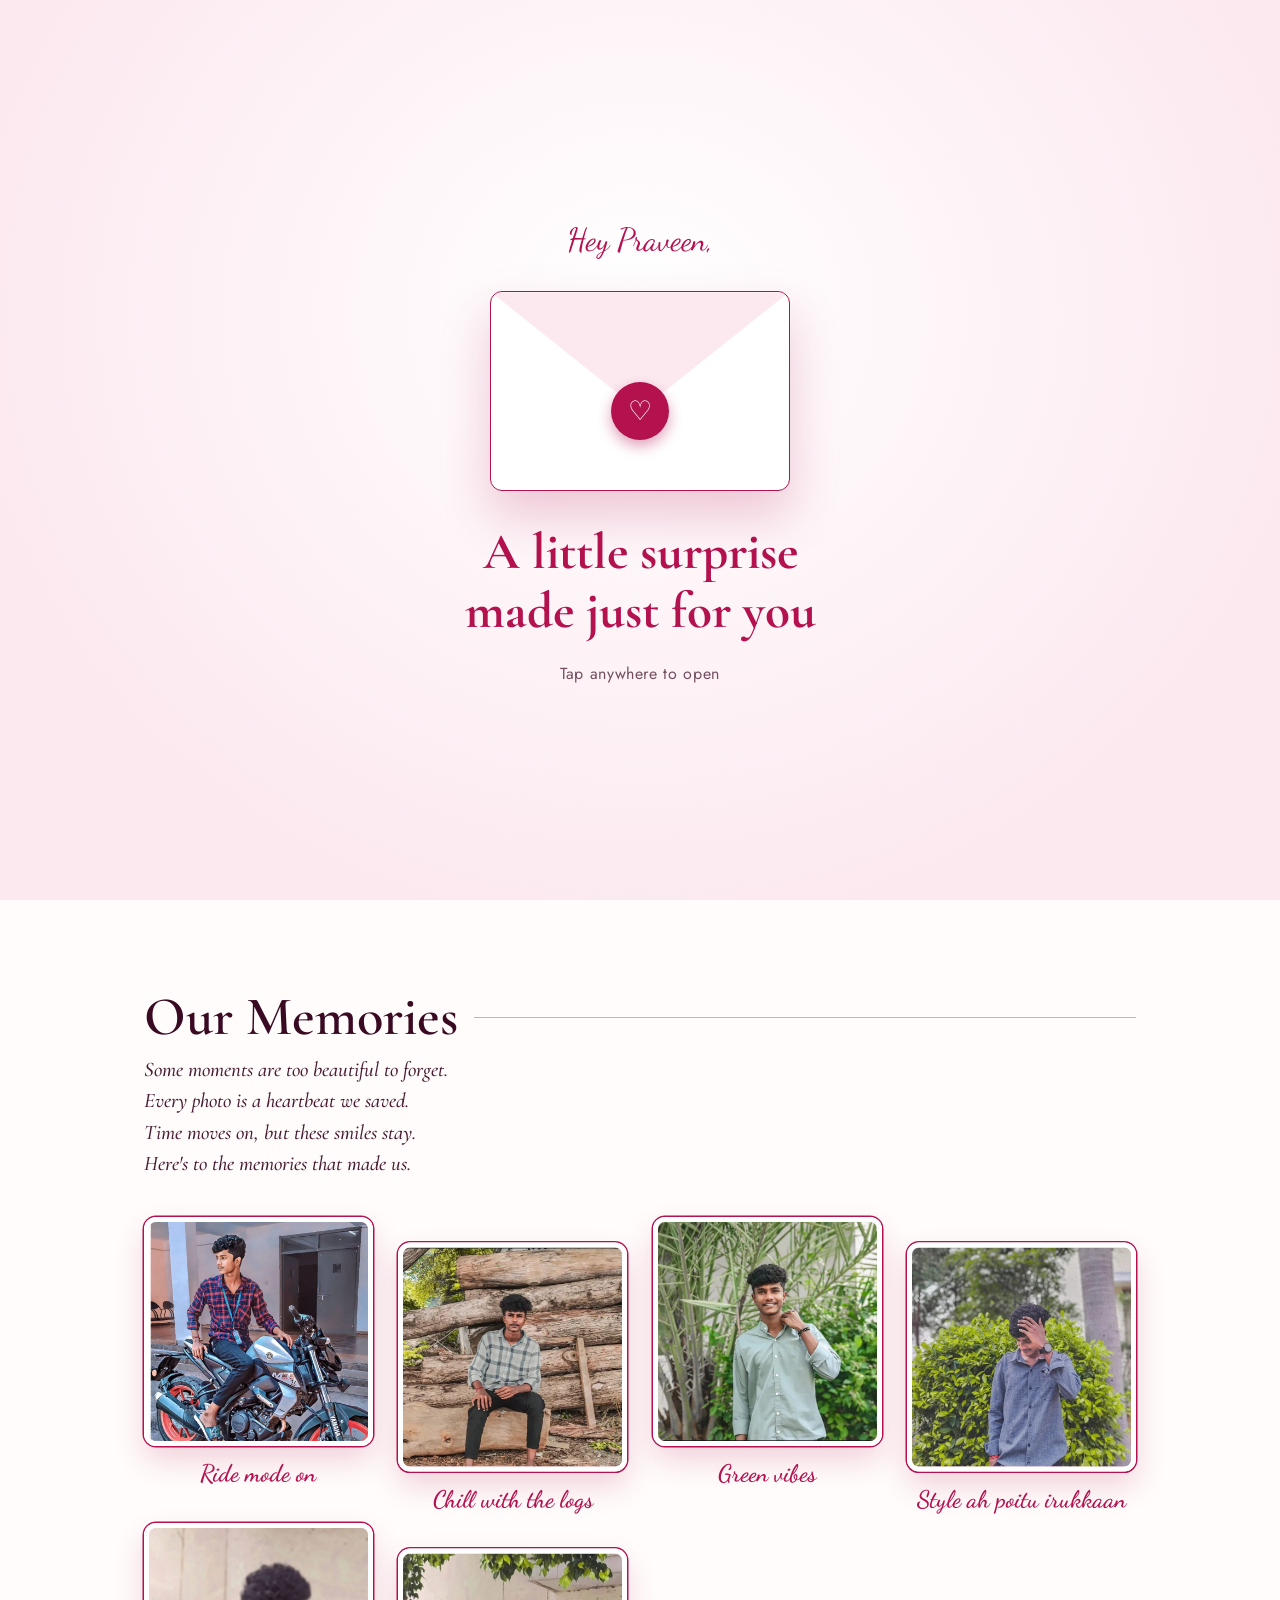
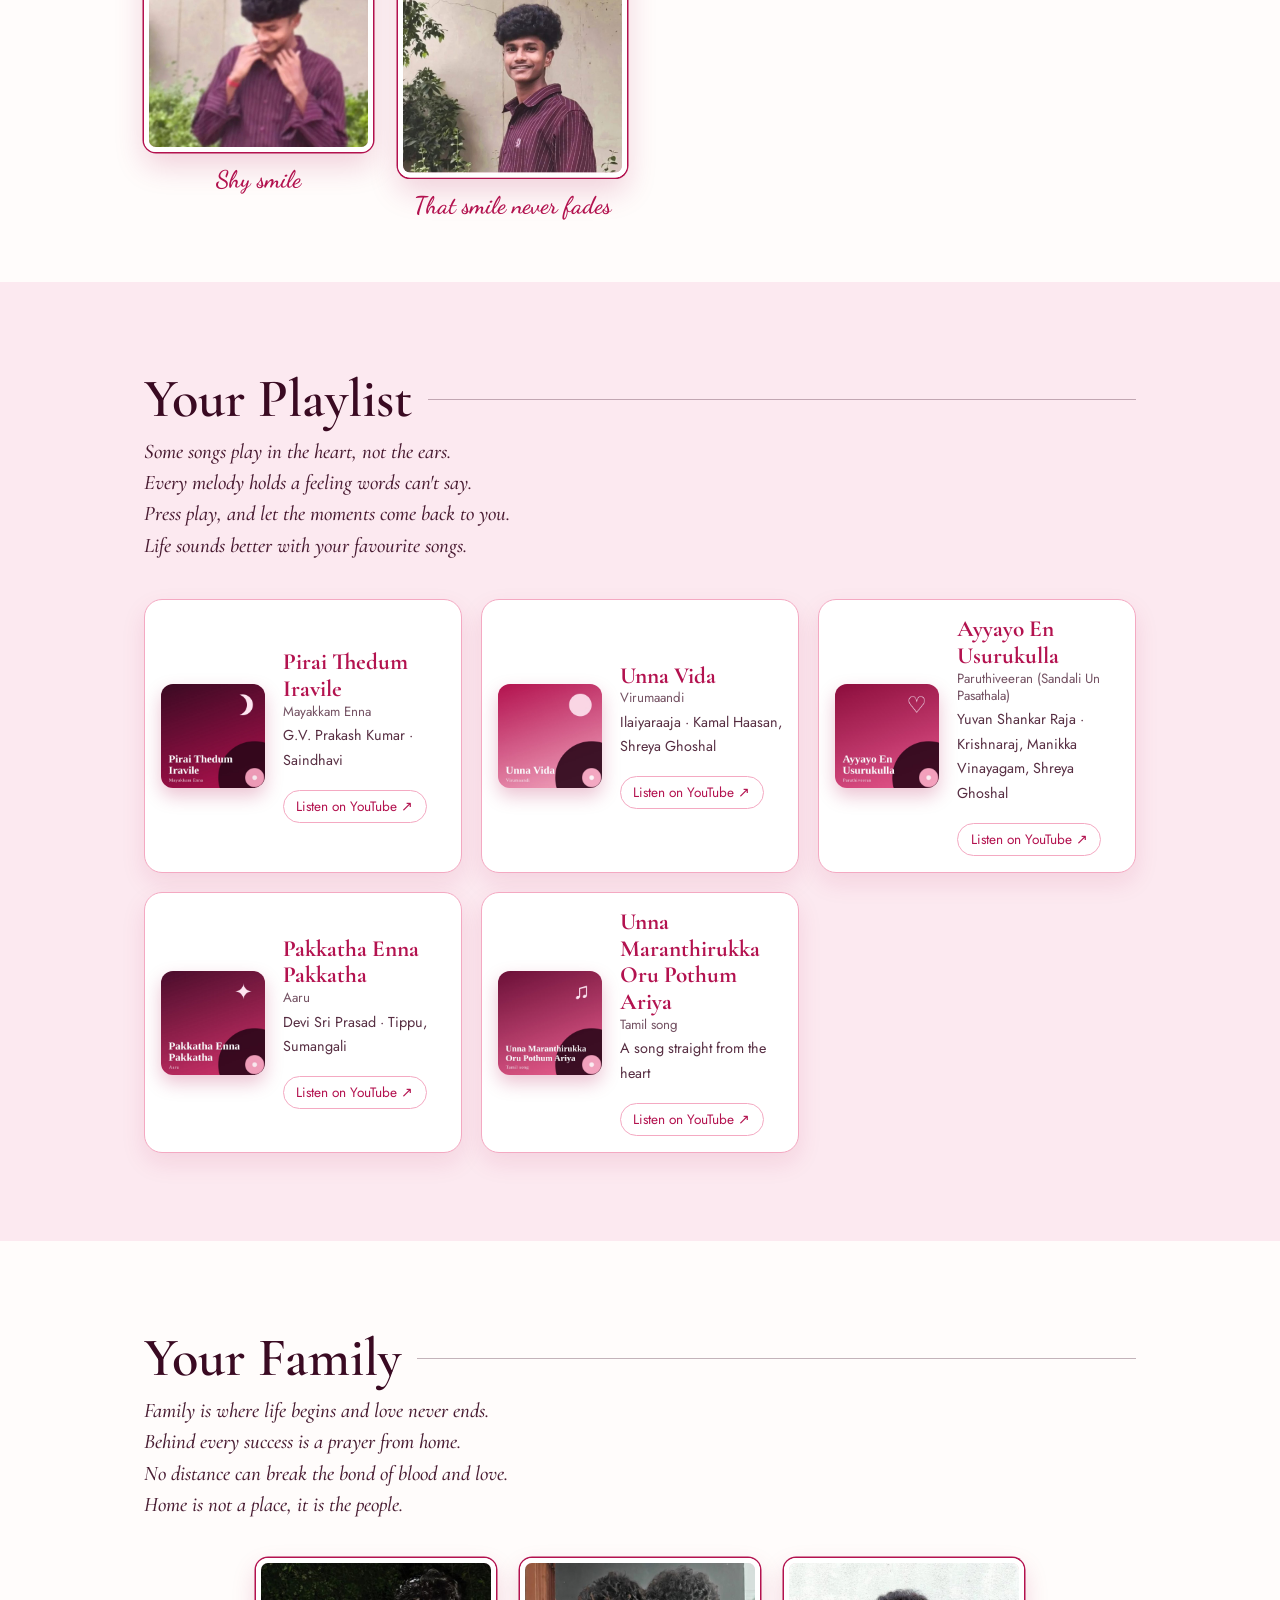
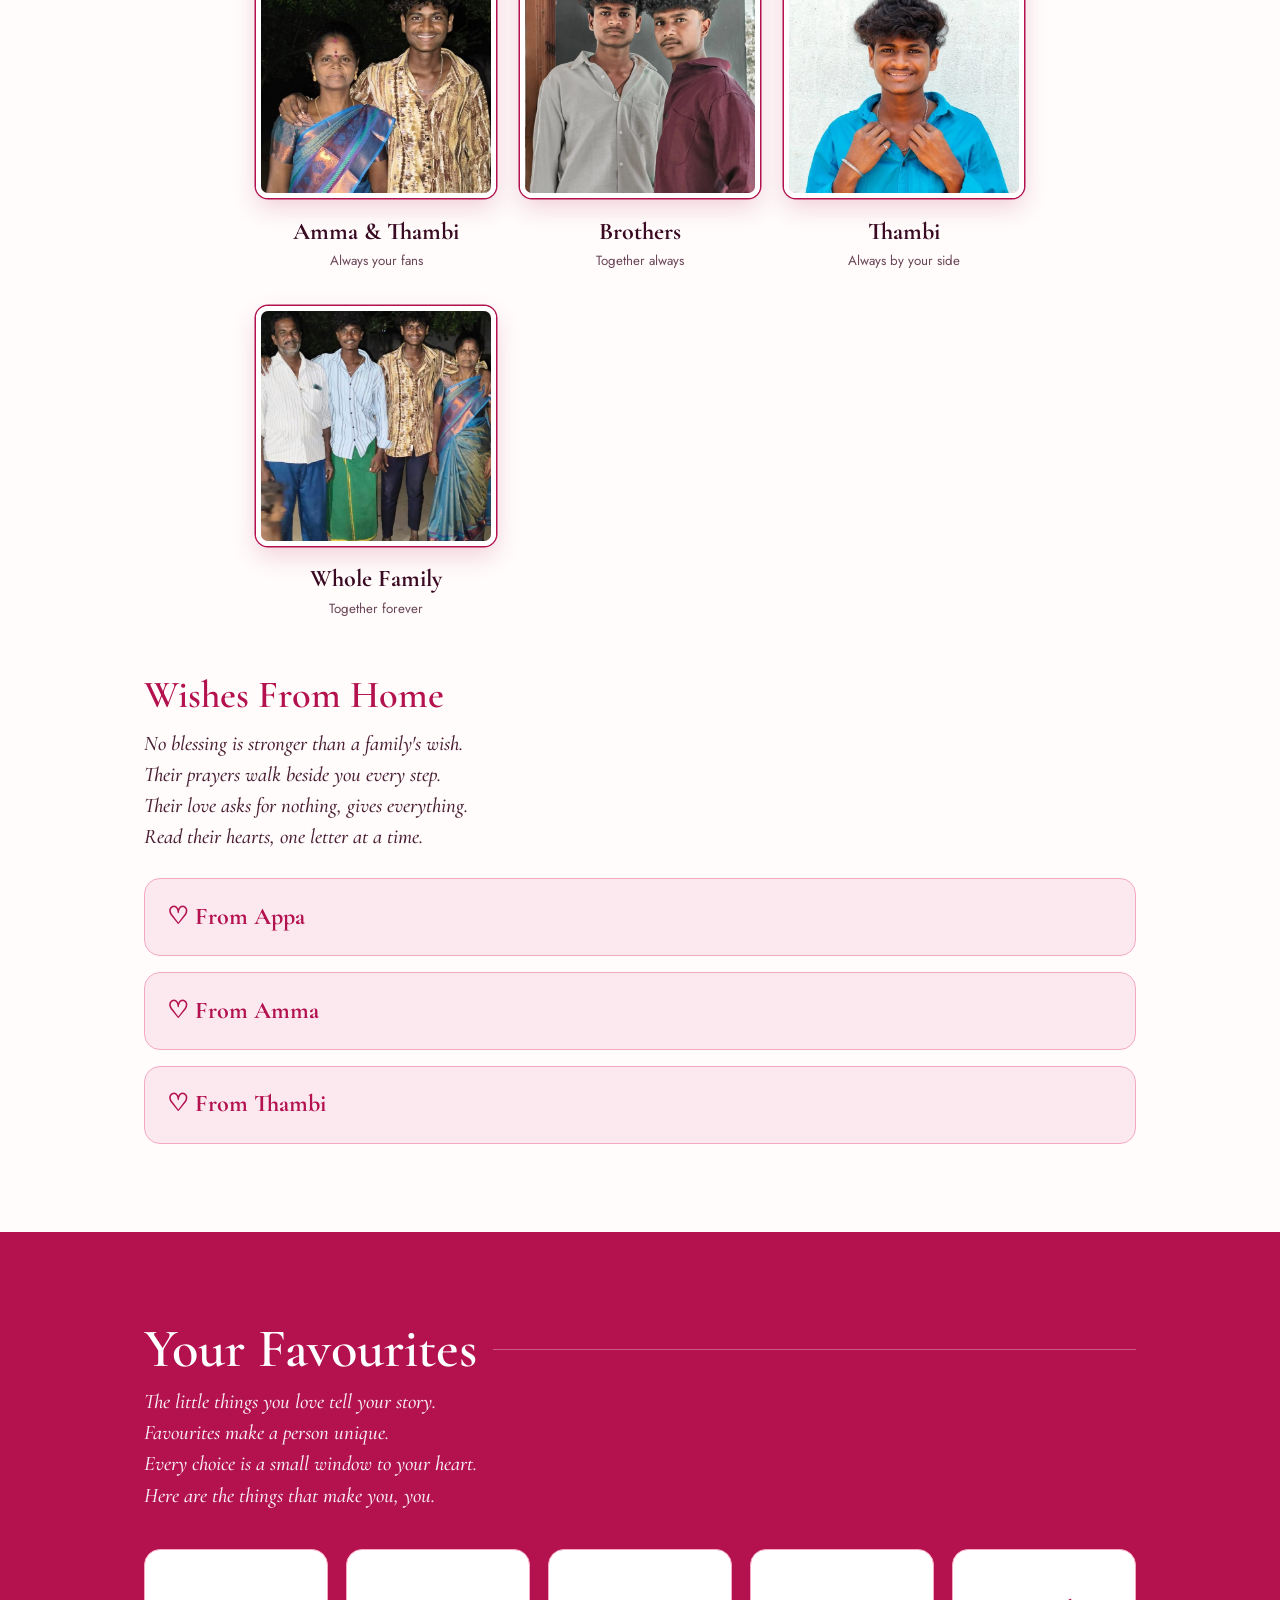
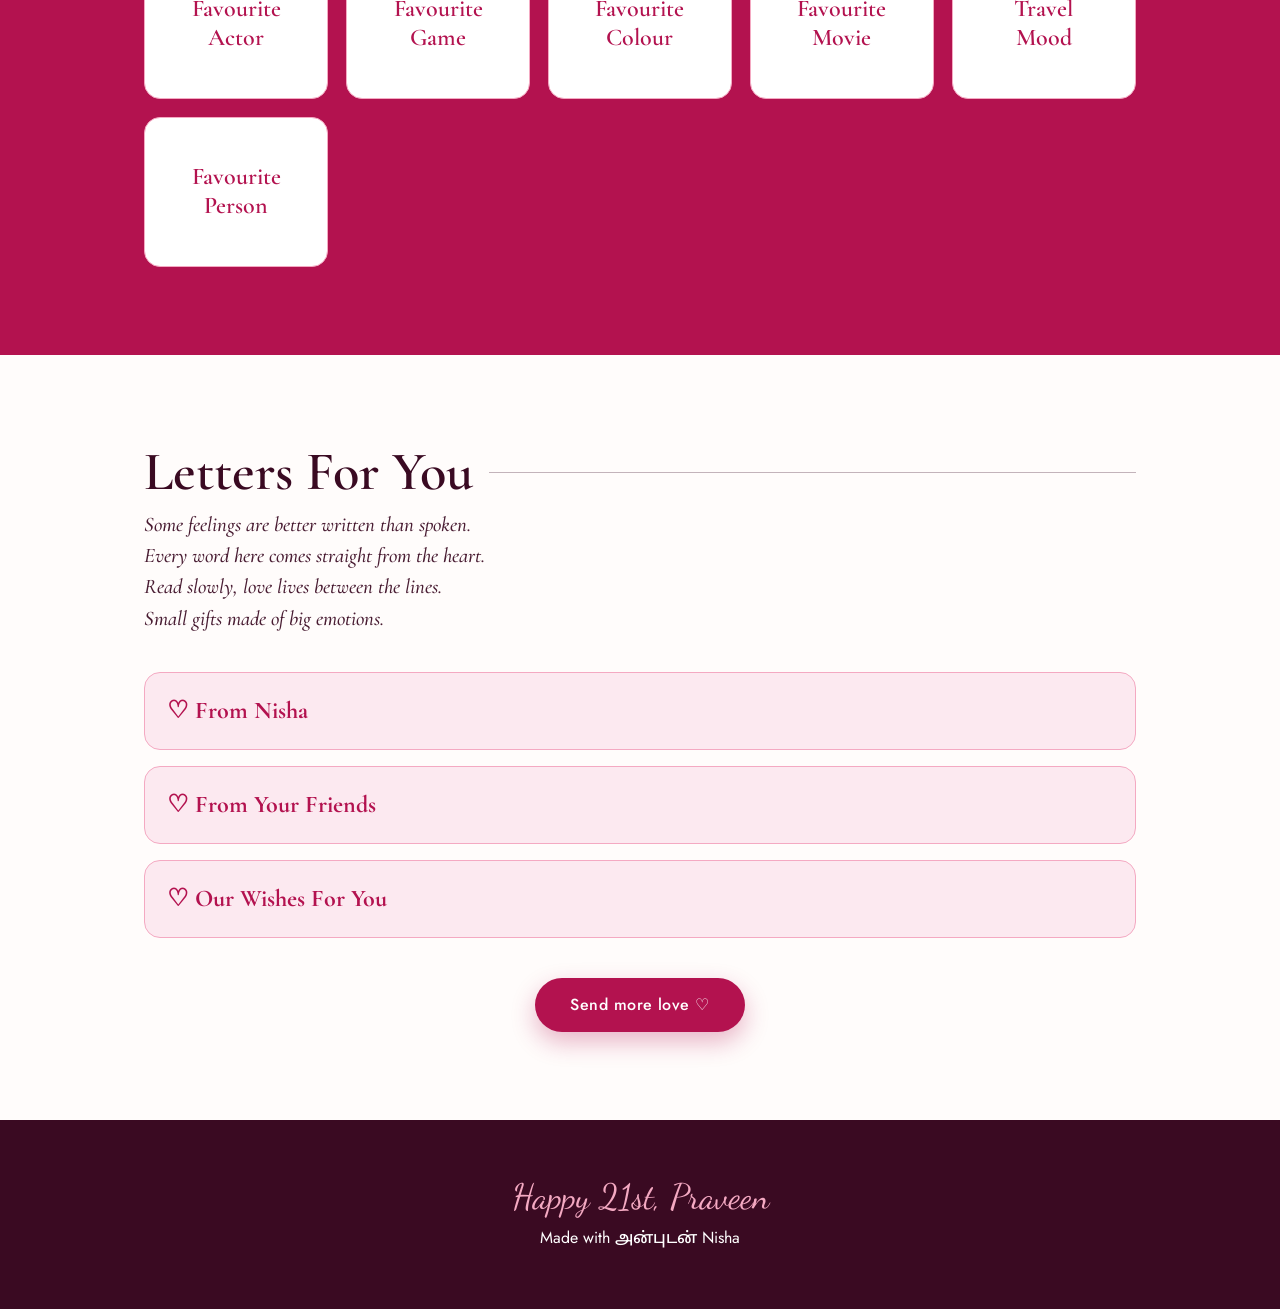
==== birthday/index.html @ df3e8f4b "Add files via upload" ====
<!DOCTYPE html>
<html lang="en">
<head>
<meta charset="UTF-8">
<meta name="viewport" content="width=device-width, initial-scale=1, viewport-fit=cover">
<title>Happy 21st Birthday</title>
<link href="https://fonts.googleapis.com/css2?family=Cormorant+Garamond:ital,wght@0,500;0,600;0,700;1,500&family=Jost:wght@400;500&family=Dancing+Script:wght@500;700&family=Noto+Sans+Tamil:wght@500&display=swap" rel="stylesheet">
<link rel="stylesheet" href="style.css">
</head>
<body class="locked">

<!-- INTRO PAGE -->
<div id="intro" role="button" tabindex="0" aria-label="Tap to open your surprise">
  <p class="script hey">Hey Praveen,</p>
  <div class="envl"><span class="seal">♡</span></div>
  <h1 class="it">A little surprise<br>made just for you</h1>
  <p class="tap">Tap anywhere to open</p>
</div>


<div class="side left" aria-hidden="true"><span>✦</span><span>♡</span><span>✦</span><span>♡</span><span>✦</span></div>
<div class="side right" aria-hidden="true"><span>♡</span><span>✦</span><span>♡</span><span>✦</span><span>♡</span></div>

<!-- HERO -->
<header class="hero">
  <p class="script top">Praveen's special day</p>
  <div class="hero-art">
    <div class="num" aria-hidden="true">21</div>
    <div class="arch"><img src="photos/hero.jpg" alt="Praveen"></div>
  </div>
  <h1>Happy Birthday, Praveen</h1>
  <p class="sub quote">Another year, another beautiful chapter.<br>May every page ahead be brighter.<br>A little corner made with love, just for you.<br>Happy 21st, Praveen.</p>
  <div class="when">
    <p class="date" id="bdayText">Birthday date</p>
    <div class="count" id="count" aria-live="off">
      <div><b id="cd">0</b><small>days</small></div>
      <div><b id="ch">0</b><small>hours</small></div>
      <div><b id="cm">0</b><small>mins</small></div>
      <div><b id="cs">0</b><small>secs</small></div>
    </div>
  </div>
  <button id="party" class="btn">Open your surprise ♡</button>
</header>

<!-- PHOTOS -->
<section class="world">
  <div class="wrap">
    <h2>Our Memories</h2>
    <p class="intro quote">Some moments are too beautiful to forget.<br>Every photo is a heartbeat we saved.<br>Time moves on, but these smiles stay.<br>Here's to the memories that made us.</p>
    <div class="wall">
      <figure class="frame"><div class="ph"><img src="photos/1.jpg" alt="Ride mode on"></div><figcaption>Ride mode on</figcaption></figure>
      <figure class="frame"><div class="ph"><img src="photos/2.jpg" alt="Chill with the logs"></div><figcaption>Chill with the logs</figcaption></figure>
      <figure class="frame"><div class="ph"><img src="photos/3.jpg" alt="Green vibes"></div><figcaption>Green vibes</figcaption></figure>
      <figure class="frame"><div class="ph"><img src="photos/4.jpg" alt="Style ah poitu irukkaan"></div><figcaption>Style ah poitu irukkaan</figcaption></figure>
      <figure class="frame"><div class="ph"><img src="photos/5.jpg" alt="Shy smile"></div><figcaption>Shy smile</figcaption></figure>
      <figure class="frame"><div class="ph"><img src="photos/6.jpg" alt="That smile never fades"></div><figcaption>That smile never fades</figcaption></figure>
    </div>
  </div>
</section>

<!-- MUSIC -->
<section class="world tint">
  <div class="wrap">
    <h2>Your Playlist</h2>
    <p class="intro quote">Some songs play in the heart, not the ears.<br>Every melody holds a feeling words can't say.<br>Press play, and let the moments come back to you.<br>Life sounds better with your favourite songs.</p>
    <div class="tracks">
      <article class="song" data-yt="">
        <div class="cover"><img src="music/cover1.jpg" alt="Pirai Thedum Iravile cover"></div>
        <div class="meta">
          <b>Pirai Thedum Iravile</b><small>Mayakkam Enna</small><p class="why">G.V. Prakash Kumar · Saindhavi</p>
          <div class="ctrl"><button class="play" aria-label="Play Pirai Thedum Iravile">&#9654;</button><div class="bar"><i></i></div><span class="time">0:00</span></div>
          <a class="listen" href="https://www.youtube.com/results?search_query=Pirai+Thedum+Iravile+Mayakkam+Enna+song" target="_blank" rel="noopener">Listen on YouTube &#8599;</a>
          <audio preload="metadata" src="music/song1.mp3"></audio>
        </div>
        <div class="yt"></div>
      </article>
      <article class="song" data-yt="">
        <div class="cover"><img src="music/cover2.jpg" alt="Unna Vida cover"></div>
        <div class="meta">
          <b>Unna Vida</b><small>Virumaandi</small><p class="why">Ilaiyaraaja · Kamal Haasan, Shreya Ghoshal</p>
          <div class="ctrl"><button class="play" aria-label="Play Unna Vida">&#9654;</button><div class="bar"><i></i></div><span class="time">0:00</span></div>
          <a class="listen" href="https://www.youtube.com/results?search_query=Unna+Vida+Virumaandi+song" target="_blank" rel="noopener">Listen on YouTube &#8599;</a>
          <audio preload="metadata" src="music/song2.mp3"></audio>
        </div>
        <div class="yt"></div>
      </article>
      <article class="song" data-yt="">
        <div class="cover"><img src="music/cover3.jpg" alt="Ayyayo En Usurukulla cover"></div>
        <div class="meta">
          <b>Ayyayo En Usurukulla</b><small>Paruthiveeran (Sandali Un Pasathala)</small><p class="why">Yuvan Shankar Raja · Krishnaraj, Manikka Vinayagam, Shreya Ghoshal</p>
          <div class="ctrl"><button class="play" aria-label="Play Ayyayo En Usurukulla">&#9654;</button><div class="bar"><i></i></div><span class="time">0:00</span></div>
          <a class="listen" href="https://www.youtube.com/results?search_query=Ayyayo+En+Usurukulla+Paruthiveeran+song" target="_blank" rel="noopener">Listen on YouTube &#8599;</a>
          <audio preload="metadata" src="music/song3.mp3"></audio>
        </div>
        <div class="yt"></div>
      </article>
      <article class="song" data-yt="">
        <div class="cover"><img src="music/cover4.jpg" alt="Pakkatha Enna Pakkatha cover"></div>
        <div class="meta">
          <b>Pakkatha Enna Pakkatha</b><small>Aaru</small><p class="why">Devi Sri Prasad · Tippu, Sumangali</p>
          <div class="ctrl"><button class="play" aria-label="Play Pakkatha Enna Pakkatha">&#9654;</button><div class="bar"><i></i></div><span class="time">0:00</span></div>
          <a class="listen" href="https://www.youtube.com/results?search_query=Pakkatha+Enna+Pakkatha+Aaru+song" target="_blank" rel="noopener">Listen on YouTube &#8599;</a>
          <audio preload="metadata" src="music/song4.mp3"></audio>
        </div>
        <div class="yt"></div>
      </article>
      <article class="song" data-yt="">
        <div class="cover"><img src="music/cover5.jpg" alt="Unna Maranthirukka Oru Pothum Ariya cover"></div>
        <div class="meta">
          <b>Unna Maranthirukka Oru Pothum Ariya</b><small>Tamil song</small><p class="why">A song straight from the heart</p>
          <div class="ctrl"><button class="play" aria-label="Play Unna Maranthirukka Oru Pothum Ariya">&#9654;</button><div class="bar"><i></i></div><span class="time">0:00</span></div>
          <a class="listen" href="https://www.youtube.com/results?search_query=unna+maranthirukka+oru+pothum+ariya+song" target="_blank" rel="noopener">Listen on YouTube &#8599;</a>
          <audio preload="metadata" src="music/song5.mp3"></audio>
        </div>
        <div class="yt"></div>
      </article>
    </div>
  </div>
</section>

<!-- FAMILY -->
<section class="world">
  <div class="wrap">
    <h2>Your Family</h2>
    <p class="intro quote">Family is where life begins and love never ends.<br>Behind every success is a prayer from home.<br>No distance can break the bond of blood and love.<br>Home is not a place, it is the people.</p>
    <div class="family">
      <figure class="member"><div class="ph round"><img src="family/3.jpg" alt="Amma and Thambi"></div><b>Amma &amp; Thambi</b><small>Always your fans</small></figure>
      <figure class="member"><div class="ph round"><img src="family/4.jpg" alt="Brothers"></div><b>Brothers</b><small>Together always</small></figure>
      <figure class="member"><div class="ph round"><img src="family/2.jpg" alt="Thambi"></div><b>Thambi</b><small>Always by your side</small></figure>
      <figure class="member"><div class="ph round"><img src="family/1.jpg" alt="Whole family"></div><b>Whole Family</b><small>Together forever</small></figure>
    </div>
    <h3 class="home-h">Wishes From Home</h3>
    <p class="intro quote home-q">No blessing is stronger than a family's wish.<br>Their prayers walk beside you every step.<br>Their love asks for nothing, gives everything.<br>Read their hearts, one letter at a time.</p>
    <div class="letters">
      <details class="env"><summary>♡ From Appa</summary>
        <div class="paper">
          <p>Dear Praveen kanna,</p>
          <p>Happy Birthday da! 🎂 21 vayasu aagiduchu, nee valarndhadhai paarthu naanga romba perumai padurom.</p>
          <p>Un udambu nalama paathukko, nalla padi, nalla manushana irukkanum. Un ella muyarchikkum appa epovum un kooda irukken.</p>
          <p class="sign">&ndash; Appa</p>
        </div></details>
      <details class="env"><summary>♡ From Amma</summary>
        <div class="paper">
          <p>Dear kanna,</p>
          <p>Happy Birthday chellam! 🎂 Neram thavaama saapdu, udambu kavanichuko. Nee ennoda perumai.</p>
          <p>Kadavul un kooda irukkanum, un ella aasaiyum niraiveranum. Un amma epovum un pakkam thaan.</p>
          <p class="sign">&ndash; Amma</p>
        </div></details>
      <details class="env"><summary>♡ From Thambi</summary>
        <div class="paper">
          <p>Dear Anna,</p>
          <p>Happy Birthday anna! 🥳 Nee thaan en hero. Enakku ennaiku vendumnaalum nee thaan support.</p>
          <p>Treat venum anna, marakkaama! 😜 Love you anna ❤️</p>
          <p class="sign">&ndash; Thambi</p>
        </div></details>
    </div>
  </div>
</section>

<!-- FAVOURITES -->
<section class="world hot">
  <div class="wrap">
    <h2>Your Favourites</h2>
    <p class="intro quote">The little things you love tell your story.<br>Favourites make a person unique.<br>Every choice is a small window to your heart.<br>Here are the things that make you, you.</p>
    <div class="ach">
      <div class="flip"><div class="in"><div class="front">Favourite<br>Actor</div><div class="back">Vijay</div></div></div>
      <div class="flip"><div class="in"><div class="front">Favourite<br>Game</div><div class="back">Cricket</div></div></div>
      <div class="flip"><div class="in"><div class="front">Favourite<br>Colour</div><div class="back">Pink</div></div></div>
      <div class="flip"><div class="in"><div class="front">Favourite<br>Movie</div><div class="back">Vada Chennai</div></div></div>
      <div class="flip"><div class="in"><div class="front">Travel<br>Mood</div><div class="back">Night travel</div></div></div>
      <div class="flip"><div class="in"><div class="front">Favourite<br>Person</div><div class="back pic"><img src="photos/fav.jpg" alt="Favourite person"></div></div></div>
    </div>
  </div>
</section>

<!-- LETTERS -->
<section class="world">
  <div class="wrap">
    <h2>Letters For You</h2>
    <p class="intro quote">Some feelings are better written than spoken.<br>Every word here comes straight from the heart.<br>Read slowly, love lives between the lines.<br>Small gifts made of big emotions.</p>
    <div class="letters">
      <details class="env"><summary>♡ From Nisha</summary>
        <div class="paper">
          <p>Happy Birthday to Praveen 🎂🥳</p>
          <p>May your birthday be filled with happiness, love, and laughter. ❤️</p>
          <p>I wish you lots of success and good health in the coming years. 💐</p>
          <p>May all your dreams and wishes come true. 🌟</p>
          <p>Keep smiling, stay happy, and always be the amazing person you are! ☺️</p>
          <p class="tamil">நீ எப்போதும் சந்தோஷமாக இருக்கணும்… ❤️<br>
          எப்போதும் சிரித்துக்கொண்டே இருக்கணும்… 😊<br>
          உன்னுடைய அந்த அழகான சிரிப்பை எப்போதும் இழக்கக் கூடாது. 🥰</p>
          <p class="tamil">உன் வாழ்க்கையில் வரும் ஒவ்வொரு நாளும் அழகானதாக இருக்கணும். ✨<br>
          நீ ஆசைப்படும் எல்லா விஷயங்களும் உனக்கு கிடைக்கணும். 🌸<br>
          உன் கனவுகள் எல்லாம் ஒவ்வொன்றாக நனவாகணும். 💫<br>
          எந்த சூழ்நிலையிலும் உன் தன்னம்பிக்கையை மட்டும் இழக்காதே. ❤️</p>
          <p class="tamil">உன்னை சுற்றி எப்போதும் நல்ல மனிதர்களும், நல்ல நினைவுகளும் இருக்கணும். 🫶<br>
          உன் முகத்தில் இருக்கும் இந்த சிரிப்பு எப்போதும் இப்படியே இருக்கணும். 😊<br>
          வாழ்க்கையில் எவ்வளவு கஷ்டங்கள் வந்தாலும், அதை கடந்து இன்னும் அழகாக வளரணும். 🌷<br>
          இன்று மட்டுமல்ல, உன் வாழ்க்கையின் ஒவ்வொரு நாளும் சந்தோஷமாக இருக்கணும். 💕</p>
          <p>Once again, Happy Birthday! 🎂🥳❤️</p>
          <p class="sign">&ndash; Nisha</p>
        </div></details>
      <details class="env"><summary>♡ From Your Friends</summary>
        <div class="paper">
          <p>Dear Praveen,</p>
          <p>Happy Birthday da machan! 🥳 Un gang ellarum sernthu solrom: nee irukkura idathula bore adikkave adikkadhu.</p>
          <p>Indha year Vijay padam first day first show paakkanum, night travel poganum, cricket la mass ah aadanum. Ellathulayum nee thaan hero!</p>
          <p>Treat ah mattum marakkaadha da 😜</p>
          <p class="sign">&ndash; Your Gang</p>
        </div></details>
      <details class="env"><summary>♡ Our Wishes For You</summary>
        <div class="paper">
          <p>✦ Un ella kanavum nijam aaganum.</p>
          <p>✦ Epovum happy ah, healthy ah irukkanum.</p>
          <p>✦ Neraya places poganum, neraya memories serkkanum.</p>
          <p>✦ Cricket la oru century adikkanum 😄</p>
          <p>✦ Un family ku perumai sera nee valarnthu varanum.</p>
          <p class="sign">Happy 21st, Praveen! 🎂</p>
        </div></details>
    </div>
    <button id="party2" class="btn">Send more love ♡</button>
  </div>
</section>

<footer>
  <p class="script">Happy 21st, Praveen</p>
  <p>Made with <span class="ta">அன்புடன்</span> Nisha</p>
</footer>

<canvas id="confetti"></canvas>
<script src="script.js"></script>
</body>
</html>
---- birthday/style.css ----
:root{--rose:#B3124F;--wine:#3A0A22;--blush:#FCE9F0;--petal:#F4A9C2;--ivory:#FFFCFB}
*{box-sizing:border-box;margin:0;padding:0}
body{font-family:'Jost',sans-serif;background:var(--ivory);color:var(--wine);line-height:1.7;overflow-x:hidden;-webkit-tap-highlight-color:transparent}
h1,h2,.front,.member b,.env summary,.num{font-family:'Cormorant Garamond',serif}
.script{font-family:'Dancing Script',cursive}

/* side sparkle lines */
.side{position:fixed;top:0;bottom:0;width:34px;display:flex;flex-direction:column;justify-content:space-around;align-items:center;color:var(--rose);font-size:1.1rem;pointer-events:none;z-index:5}
.side::before{content:"";position:absolute;top:0;bottom:0;width:1px;background:linear-gradient(transparent,var(--petal) 15%,var(--petal) 85%,transparent)}
.side span{padding:.4rem 0;text-shadow:0 0 6px #fff,0 0 6px #fff;position:relative;animation:twinkle 3s ease-in-out infinite}
.side span:nth-child(2n){animation-delay:-1.2s}.side span:nth-child(3n){animation-delay:-2.1s}
.side.left{left:6px}.side.right{right:6px}
@keyframes twinkle{50%{opacity:.35;transform:scale(.8)}}

/* hero */
.hero{min-height:100svh;display:flex;flex-direction:column;align-items:center;justify-content:center;text-align:center;padding:3rem 3rem;background:radial-gradient(ellipse at 50% 30%,var(--blush),var(--ivory) 70%)}
.script.top{font-size:1.7rem;color:var(--rose);margin-bottom:1.2rem}
.hero-art{--w:min(280px,62vw);position:relative;width:var(--w);margin:0 auto 2.2rem}
.num{position:absolute;right:-14px;bottom:-14px;z-index:2;width:76px;height:76px;border-radius:50%;background:var(--rose);color:#fff;border:4px solid #fff;display:grid;place-items:center;font-size:2.3rem;font-weight:700;line-height:1;box-shadow:0 8px 18px rgba(179,18,79,.35)}
.arch{position:relative;aspect-ratio:1/1;border-radius:14px;overflow:hidden;border:6px solid #fff;box-shadow:0 0 0 2px var(--rose),0 24px 50px rgba(179,18,79,.25);background:linear-gradient(160deg,#FBD3E1,#F4A9C2)}
.arch img{width:100%;height:100%;object-fit:cover;color:transparent;display:block}
h1{font-size:clamp(2.2rem,7vw,4rem);font-weight:700;line-height:1.1;max-width:16ch;color:var(--rose)}
.sub{max-width:30rem;margin:1rem 0 1.8rem;font-size:1.05rem}
.btn{background:var(--rose);color:#fff;border:0;border-radius:99px;padding:.95rem 2.2rem;min-height:48px;font:500 1rem 'Jost',sans-serif;letter-spacing:.03em;cursor:pointer;box-shadow:0 10px 24px rgba(179,18,79,.3);transition:transform .15s}
.btn:hover{transform:translateY(-2px)}
.btn:focus-visible,.env summary:focus-visible{outline:3px solid var(--petal);outline-offset:3px}

/* sections */
.world{padding:5.5rem 3rem}
.wrap{max-width:62rem;margin:auto}
.tint{background:var(--blush)}
.hot{background:var(--rose);color:#fff}
h2{font-size:clamp(2.2rem,6vw,3.4rem);font-weight:600;line-height:1.1;margin-bottom:.4rem;display:flex;align-items:center;gap:1rem}
h2::after{content:"";flex:1;height:1px;background:currentColor;opacity:.3}
.intro{margin-bottom:2.4rem;opacity:.8}

/* photos */
.ph{position:relative;aspect-ratio:1/1;background:linear-gradient(160deg,#FBD3E1,#F4A9C2);overflow:hidden}
.ph img{position:absolute;inset:0;width:100%;height:100%;object-fit:cover;color:transparent}
.wall{display:grid;grid-template-columns:repeat(auto-fit,minmax(220px,1fr));gap:2.2rem 1.6rem}
.frame .ph{border-radius:12px;border:5px solid #fff;box-shadow:0 0 0 1.5px var(--rose),0 14px 30px rgba(179,18,79,.18)}
.frame:nth-child(even){transform:translateY(1.6rem)}
.frame figcaption{font:600 1.5rem 'Dancing Script',cursive;color:var(--rose);margin-top:.8rem;text-align:center}

/* music */
.tracks{display:grid;grid-template-columns:repeat(auto-fit,minmax(300px,1fr));gap:1.2rem}
.song{display:flex;align-items:center;gap:1.1rem;background:#fff;padding:1rem;border-radius:18px;border:1px solid var(--petal);box-shadow:0 10px 24px rgba(179,18,79,.1)}
.cover{position:relative;flex:none;width:104px;aspect-ratio:1;border-radius:12px;overflow:hidden;background:linear-gradient(160deg,#FBD3E1,var(--petal));display:grid;place-items:center;box-shadow:0 8px 18px rgba(179,18,79,.25)}
.cover::after{content:"\266A";position:absolute;font-size:2.4rem;color:#fff}
.cover img{position:absolute;inset:0;z-index:1;width:100%;height:100%;object-fit:cover}
.song.playing .cover{animation:pulse 1.6s ease-in-out infinite}
@keyframes pulse{50%{transform:scale(1.05)}}
.meta{flex:1;min-width:0}
.meta b{display:block;font:700 1.45rem/1.15 'Cormorant Garamond',serif;color:var(--rose)}
.meta small{display:block;opacity:.7}
.why{font-size:.9rem;margin:.2rem 0 .6rem;opacity:.85}
.ctrl{display:flex;align-items:center;gap:.7rem}
.play{flex:none;width:44px;height:44px;border-radius:50%;border:0;background:var(--rose);color:#fff;font-size:1rem;cursor:pointer;box-shadow:0 6px 14px rgba(179,18,79,.35)}
.play:focus-visible{outline:3px solid var(--petal);outline-offset:3px}
.bar{flex:1;height:6px;border-radius:9px;background:var(--blush);overflow:hidden;cursor:pointer}
.bar i{display:block;height:100%;width:0;background:var(--rose)}
.time{font-size:.8rem;opacity:.7;min-width:2.4em;text-align:right}

/* family */
.family{display:grid;grid-template-columns:repeat(auto-fit,minmax(150px,1fr));gap:2rem 1.5rem}
.member{text-align:center}
.ph.round{aspect-ratio:1;border-radius:12px;border:5px solid #fff;box-shadow:0 0 0 1.5px var(--rose),0 10px 24px rgba(179,18,79,.18);margin-bottom:1.2rem}
.member b{display:block;font-size:1.5rem;font-weight:700;line-height:1.2}.member small{opacity:.75}

/* favourites */
.ach{display:grid;grid-template-columns:repeat(auto-fit,minmax(160px,1fr));gap:1.1rem}
.flip{perspective:800px;height:150px;cursor:pointer}
.in{position:relative;width:100%;height:100%;transition:transform .6s;transform-style:preserve-3d}
.flip:hover .in,.flip.on .in{transform:rotateY(180deg)}
.front,.back{position:absolute;inset:0;backface-visibility:hidden;display:grid;place-items:center;text-align:center;padding:1rem;border-radius:16px;font-size:1.5rem;font-weight:600;line-height:1.2}
.front{background:#fff;color:var(--rose);border:1px solid var(--petal)}
.back{background:var(--wine);color:#fff;transform:rotateY(180deg);font-family:'Jost',sans-serif;font-size:1.05rem;font-weight:400}

/* letters */
.letters{display:grid;gap:1rem;margin-bottom:2.5rem}
.env{background:var(--blush);border:1px solid var(--petal);border-radius:16px}
.env summary{padding:1.1rem 1.4rem;font-size:1.5rem;font-weight:700;color:var(--rose);cursor:pointer;list-style:none}
.env summary::-webkit-details-marker{display:none}
.paper{background:#fff;margin:0 1rem 1rem;padding:1.6rem;border-radius:10px;font-family:'Dancing Script',cursive;font-size:1.6rem;line-height:1.5;border-left:4px solid var(--rose)}
.paper p{margin-bottom:.8rem}.sign{text-align:right;font-weight:700;color:var(--rose)}
#party2{display:block;margin:auto}

footer{background:var(--wine);color:#fff;text-align:center;padding:3.5rem 1rem}
footer .script{font-size:2.2rem;color:var(--petal);line-height:1.2;margin-bottom:.4rem}
#confetti{position:fixed;inset:0;pointer-events:none;z-index:200}

@media (max-width:600px){
  .side{width:20px;font-size:.8rem}.side.left{left:2px}.side.right{right:2px}
  .hero,.world{padding-inline:1.8rem}
  .world{padding-block:3.5rem}
  .script.top{font-size:1.4rem}
  .wall{grid-template-columns:repeat(2,1fr);gap:1.8rem 1rem}
  .frame figcaption{font-size:1.2rem}
  .family{grid-template-columns:repeat(2,1fr)}
  .ach{grid-template-columns:repeat(2,1fr);gap:.8rem}
  .flip{height:120px}.front{font-size:1.2rem}.back{font-size:.95rem}
  .song{padding:.8rem;gap:.8rem}.cover{width:84px}.meta b{font-size:1.25rem}
  
  .paper{font-size:1.4rem;padding:1.2rem;margin:0 .6rem .8rem}
  .btn{width:100%;max-width:320px}
}
@media (prefers-reduced-motion:reduce){*{animation:none!important;transition:none!important}}

/* intro page */
body.locked{overflow:hidden;height:100svh}
#intro{position:fixed;inset:0;z-index:100;display:flex;flex-direction:column;align-items:center;justify-content:center;text-align:center;padding:2rem;cursor:pointer;background:radial-gradient(ellipse at 50% 35%,#fff,var(--blush) 75%);transition:transform .9s cubic-bezier(.7,0,.2,1),opacity .9s}
#intro.open{transform:translateY(-100%);opacity:.6}
.hey{font-size:2rem;color:var(--rose);margin-bottom:1.5rem}
.envl{position:relative;width:min(300px,72vw);aspect-ratio:1.5;background:#fff;border-radius:12px;border:1.5px solid var(--rose);box-shadow:0 24px 50px rgba(179,18,79,.22);margin-bottom:2rem}
.envl::before{content:"";position:absolute;inset:0;background:var(--blush);clip-path:polygon(0 0,100% 0,50% 60%);border-radius:12px 12px 0 0}
.seal{position:absolute;left:50%;top:60%;transform:translate(-50%,-50%);width:58px;height:58px;border-radius:50%;background:var(--rose);color:#fff;display:grid;place-items:center;font-size:1.7rem;box-shadow:0 6px 14px rgba(179,18,79,.4);animation:beat 1.4s ease-in-out infinite}
@keyframes beat{50%{transform:translate(-50%,-50%) scale(1.15)}}
.it{font-size:clamp(2rem,7vw,3.2rem);font-weight:700;line-height:1.15;color:var(--rose);max-width:none}
.tap{margin-top:1.2rem;opacity:.7;letter-spacing:.04em;animation:twinkle 2.4s ease-in-out infinite}
#intro:focus-visible{outline:4px solid var(--petal);outline-offset:-8px}

/* date + countdown */
.when{margin:0 0 1.8rem;display:flex;flex-direction:column;align-items:center;gap:.8rem}
.date{font:600 1.5rem 'Dancing Script',cursive;color:var(--rose)}
.count{display:flex;gap:.7rem}
.count div{width:72px;padding:.6rem 0;background:#fff;border:1px solid var(--petal);border-radius:14px;box-shadow:0 8px 18px rgba(179,18,79,.12)}
.count b{display:block;font:700 1.8rem/1 'Cormorant Garamond',serif;color:var(--rose)}
.count small{font-size:.75rem;opacity:.7}
.count.done{display:none}
@media (max-width:600px){.count{gap:.45rem}.count div{width:62px}.date{font-size:1.25rem}}

/* friends gallery */
.squad{display:grid;grid-template-columns:repeat(auto-fit,minmax(170px,1fr));gap:1.6rem 1.2rem}
.pal{text-align:center}
.pal .ph{border-radius:12px;border:4px solid #fff;box-shadow:0 0 0 1.5px var(--rose),0 10px 22px rgba(179,18,79,.18);margin-bottom:.8rem}
.pal b{display:block;font:700 1.35rem/1.2 'Cormorant Garamond',serif;color:var(--rose)}
.pal small{display:block;font-size:.85rem;opacity:.8;line-height:1.4}
@media (max-width:600px){.squad{grid-template-columns:repeat(2,1fr);gap:1.4rem .9rem}}

/* music: optional mp3 + youtube link */
.ctrl{display:none}
.song.ready .ctrl{display:flex}
.listen{display:inline-block;margin-top:.5rem;font-size:.85rem;color:var(--rose);text-decoration:none;border:1px solid var(--petal);border-radius:99px;padding:.25rem .8rem}
.song.ready .listen{margin-top:.4rem}
.listen:hover,.listen:focus-visible{background:var(--blush)}
.meta small{line-height:1.3}

/* in-page YouTube player */
.song{flex-wrap:wrap}
.yt{display:none;width:100%;aspect-ratio:16/9;border-radius:12px;overflow:hidden;margin-top:.4rem;background:var(--wine)}
.song.open .yt{display:block}
.yt iframe{width:100%;height:100%;border:0}
.yt-mode .bar,.yt-mode .time,.yt-mode .listen{display:none}
.cover,.meta b{cursor:pointer}

/* favourites photo */
.fav-photo{width:min(300px,70vw);margin:0 auto 2.2rem}
.fav-photo .ph{border-radius:12px;border:5px solid #fff;box-shadow:0 18px 36px rgba(58,10,34,.35)}

/* favourite person card shows a photo */
.back.pic{padding:0;overflow:hidden;border:3px solid #fff;background:var(--wine)}
.back.pic img{width:100%;height:100%;object-fit:cover;object-position:50% 18%;display:block}
.flip:last-child{grid-column:auto}

@media (max-width:600px){.squad .pal:last-child:nth-child(odd){grid-column:1/-1;width:calc(50% - .45rem);justify-self:center}}

.family{grid-template-columns:repeat(auto-fit,minmax(150px,240px));justify-content:center}
@media (max-width:600px){.family{grid-template-columns:repeat(2,1fr)}}

.home-h{font:600 clamp(1.8rem,5vw,2.4rem)/1.2 'Cormorant Garamond',serif;color:var(--rose);margin:3.2rem 0 1.2rem}
.tint .letters,.world .letters{margin-bottom:0}

/* letters button spacing + tamil footer */
#party2{display:block;margin:2.5rem auto 0}
.ta{font-family:'Noto Sans Tamil','Jost',sans-serif;font-weight:500}

/* english quote lines under titles */
.quote{font:italic 500 1.3rem/1.5 'Cormorant Garamond',serif;opacity:.92}
.sub.quote{font-size:1.25rem;max-width:30rem}
.home-h{margin-bottom:.6rem}
.home-q{margin-bottom:1.6rem}
@media (max-width:600px){.quote{font-size:1.12rem}.sub.quote{font-size:1.12rem}}

@media (max-width:600px){.quote{font-size:1.05rem}.sub.quote{font-size:1.05rem}}

/* tamil wish paragraphs inside letters */
.paper .tamil{font:500 1.08rem/1.95 'Noto Sans Tamil','Jost',sans-serif}
@media (max-width:600px){.paper .tamil{font-size:1rem}}
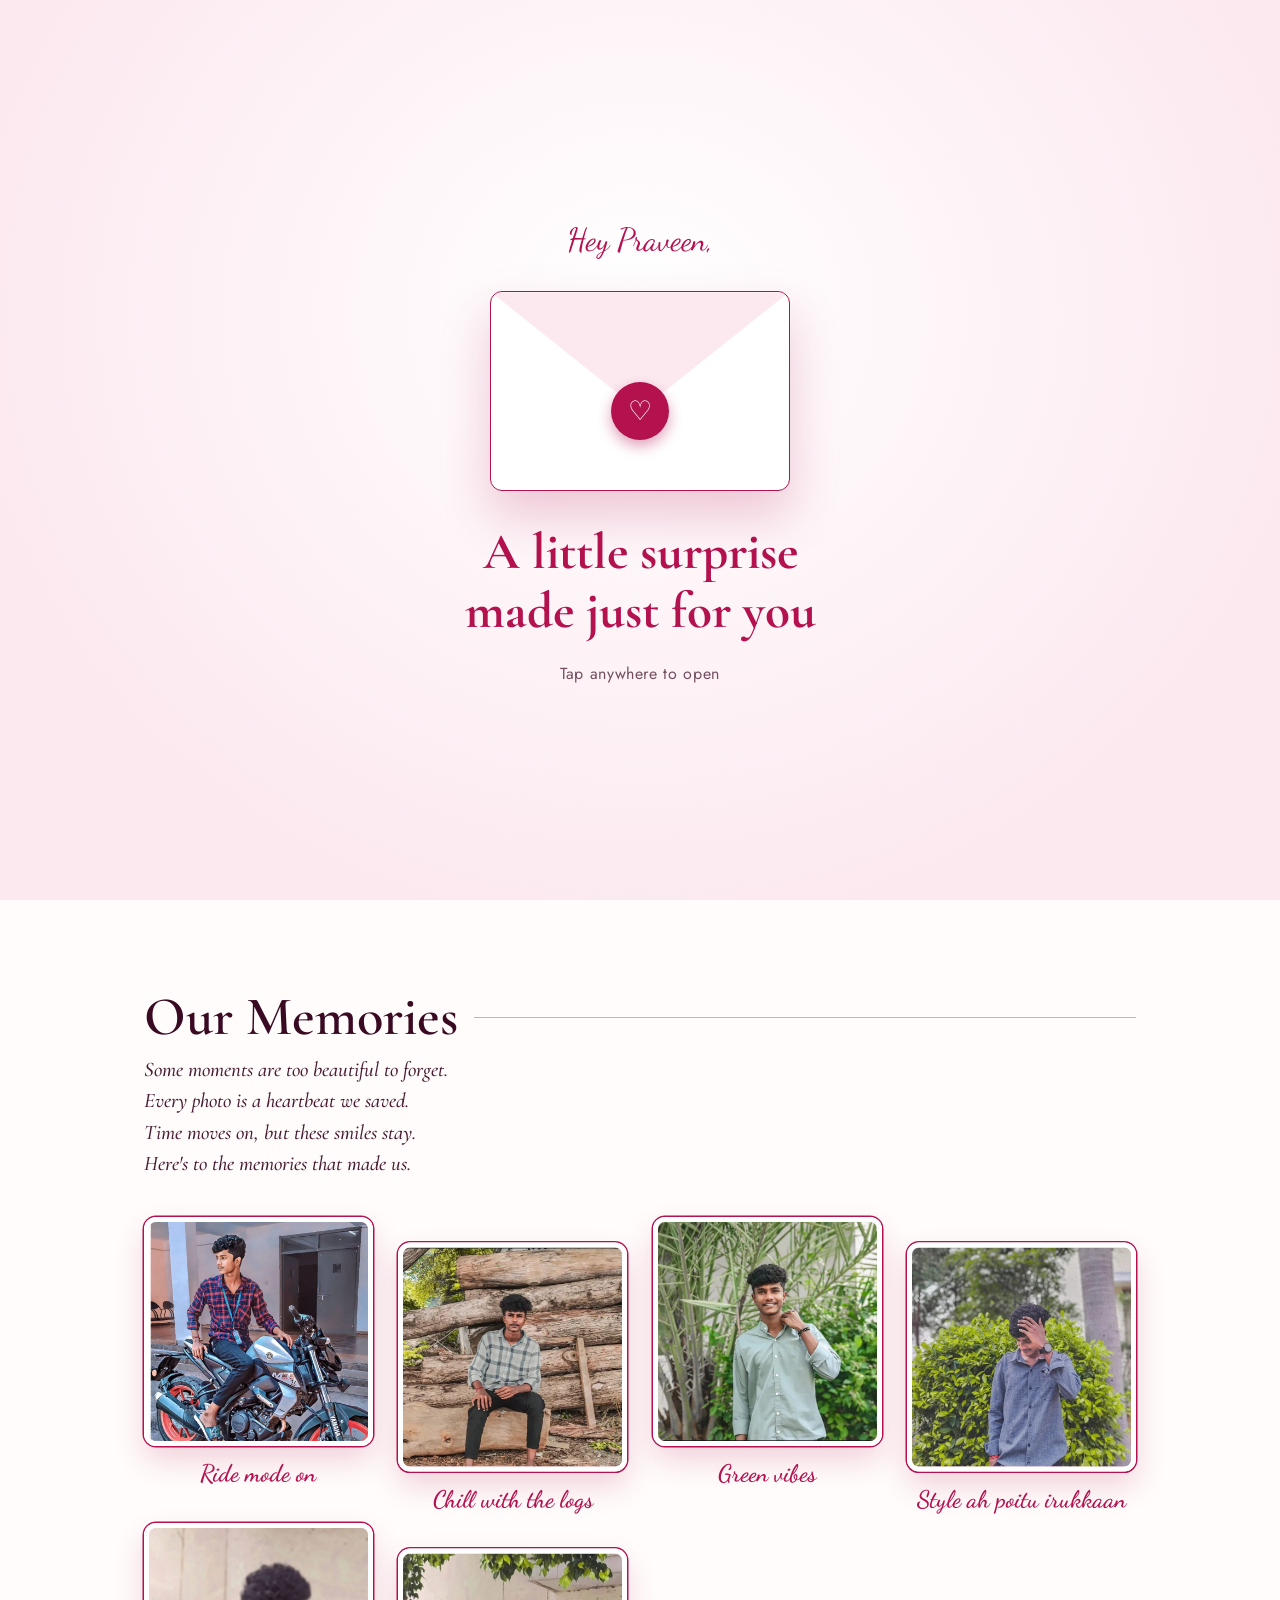
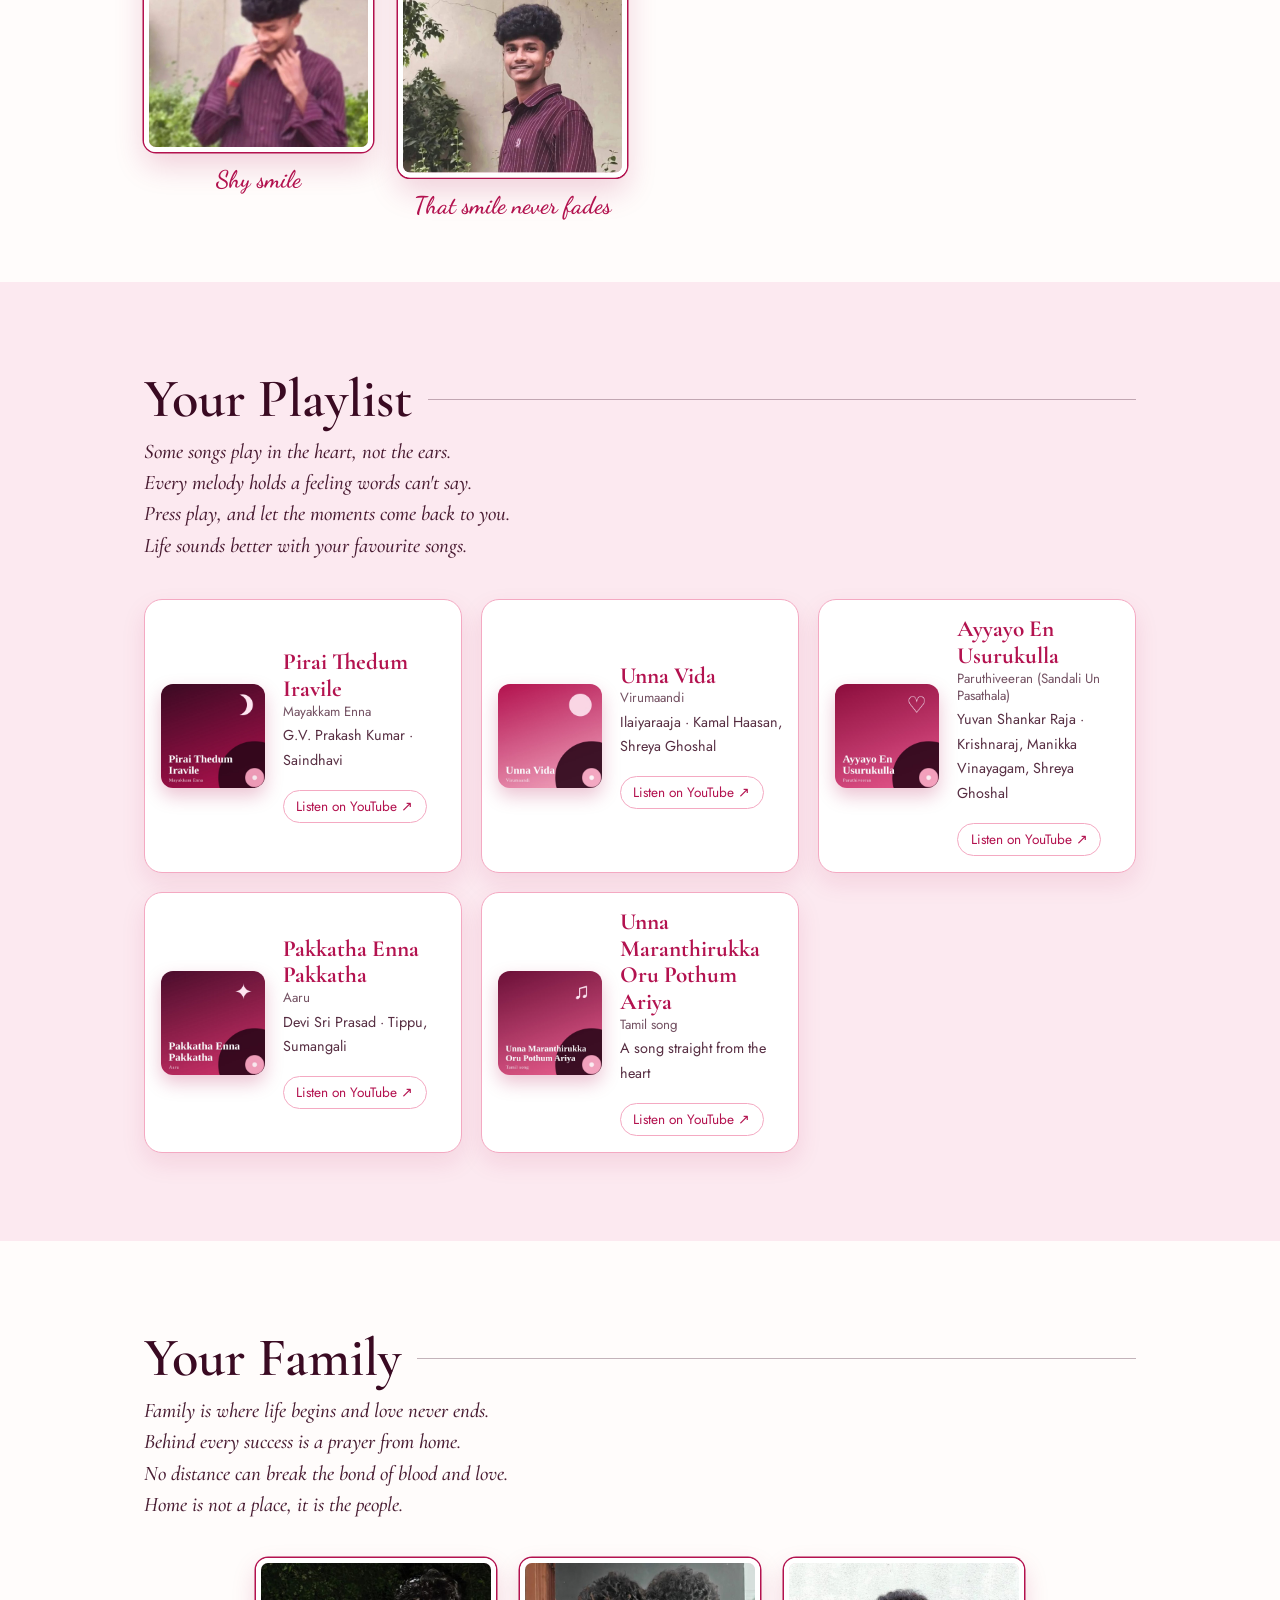
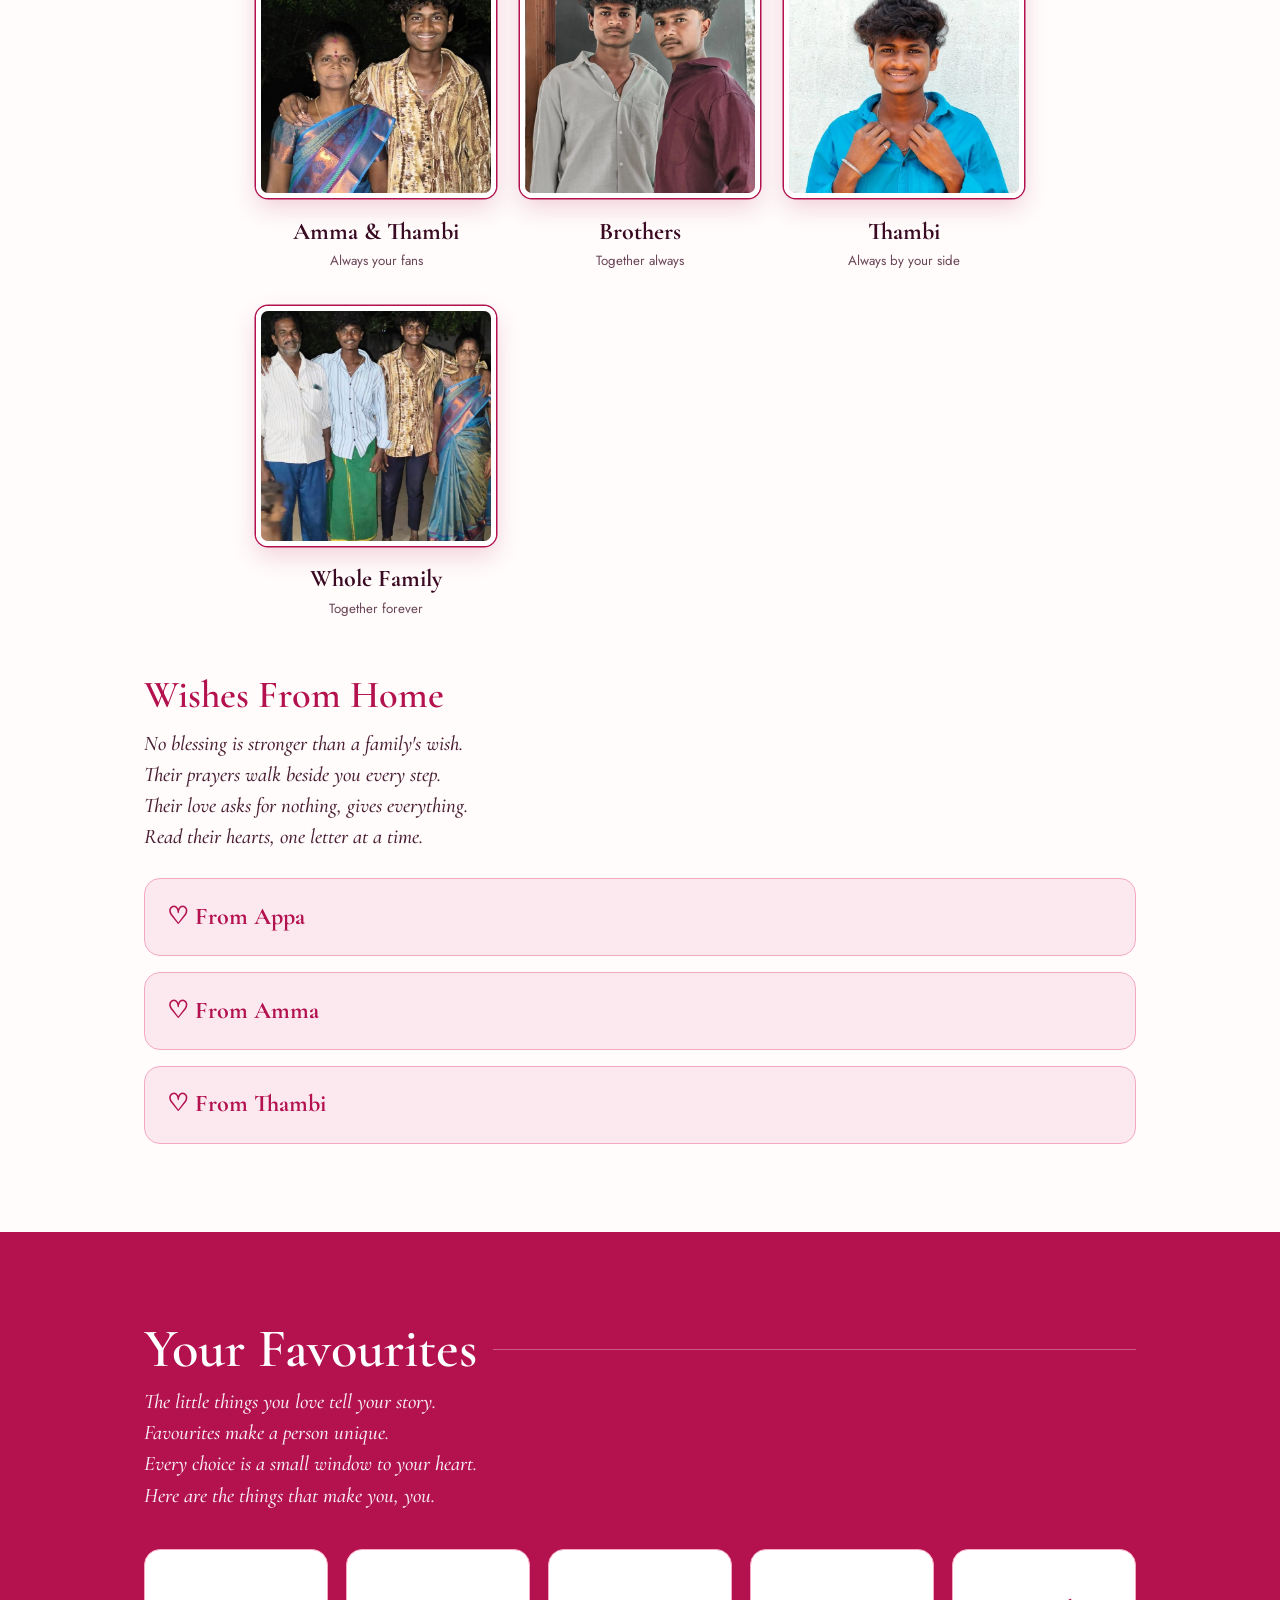
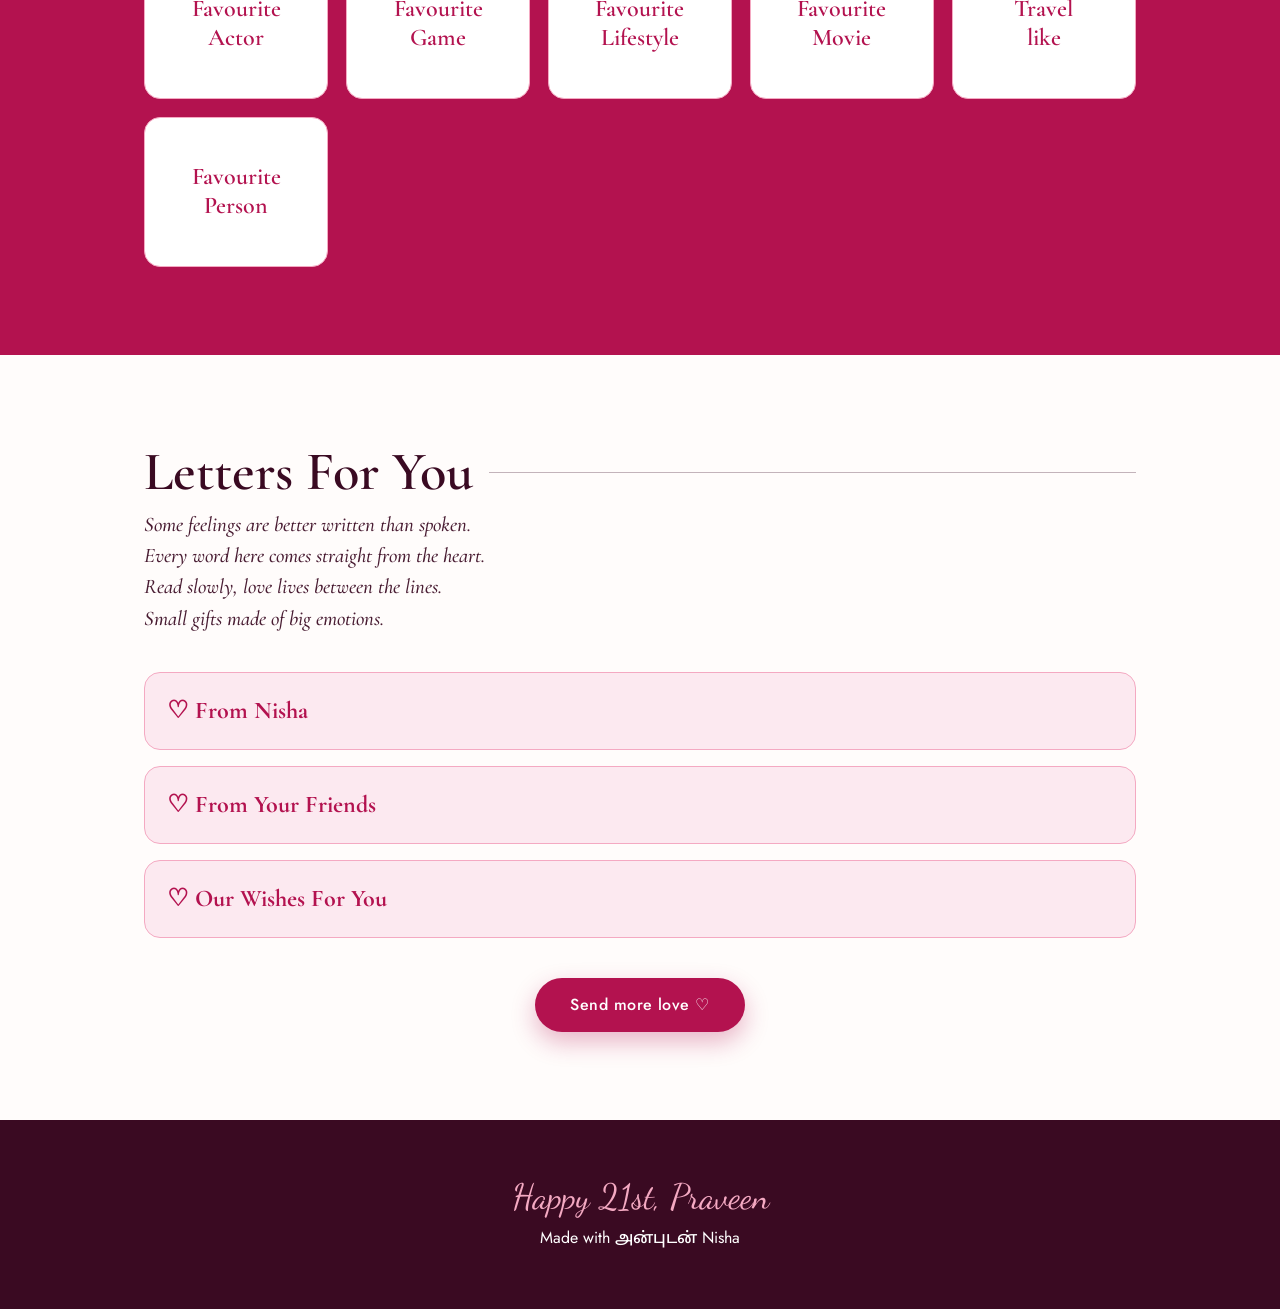
==== commit 43558de5: "Update index.html" ====
--- a/birthday/index.html
+++ b/birthday/index.html
@@ -165,9 +165,9 @@
     <div class="ach">
       <div class="flip"><div class="in"><div class="front">Favourite<br>Actor</div><div class="back">Vijay</div></div></div>
       <div class="flip"><div class="in"><div class="front">Favourite<br>Game</div><div class="back">Cricket</div></div></div>
-      <div class="flip"><div class="in"><div class="front">Favourite<br>Colour</div><div class="back">Pink</div></div></div>
+      <div class="flip"><div class="in"><div class="front">Favourite<br>Lifestyle</div><div class="back">Photography</div></div></div>
       <div class="flip"><div class="in"><div class="front">Favourite<br>Movie</div><div class="back">Vada Chennai</div></div></div>
-      <div class="flip"><div class="in"><div class="front">Travel<br>Mood</div><div class="back">Night travel</div></div></div>
+      <div class="flip"><div class="in"><div class="front">Travel<br>like</div><div class="back">Night travel</div></div></div>
       <div class="flip"><div class="in"><div class="front">Favourite<br>Person</div><div class="back pic"><img src="photos/fav.jpg" alt="Favourite person"></div></div></div>
     </div>
   </div>
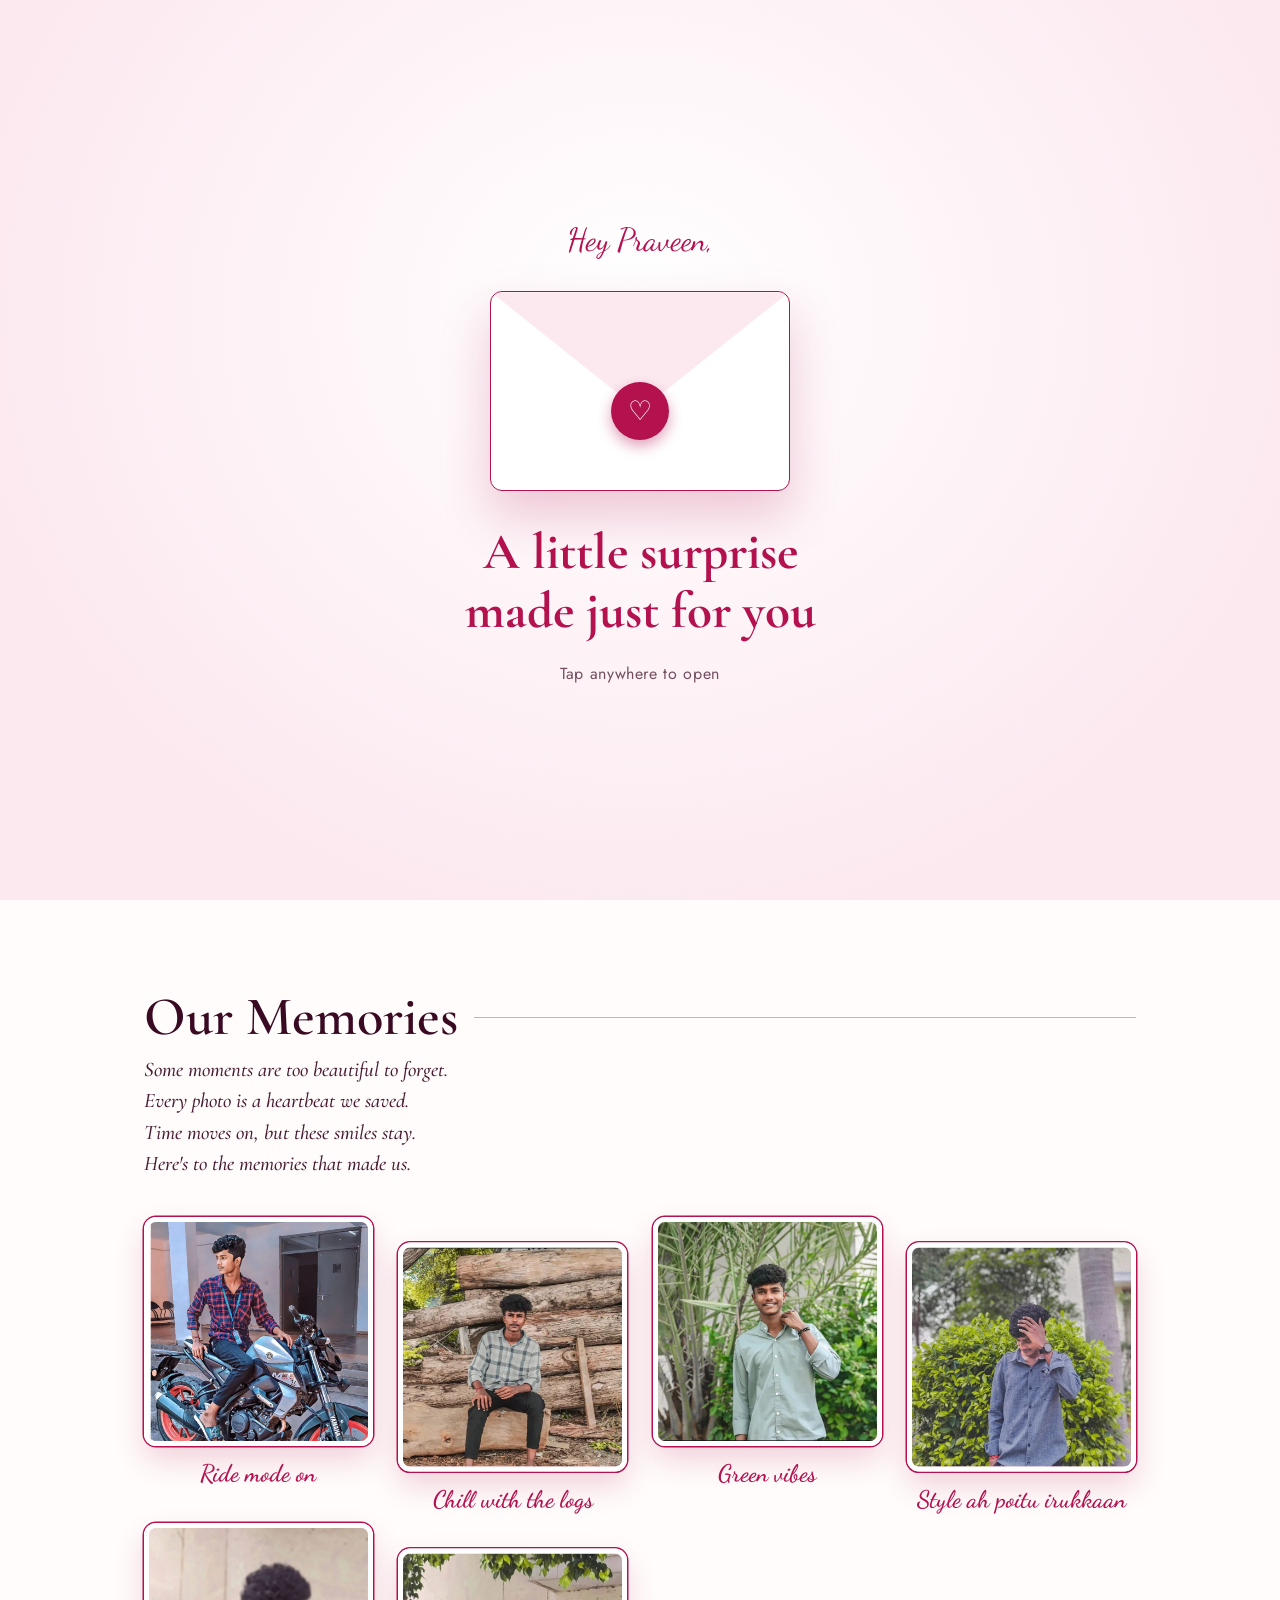
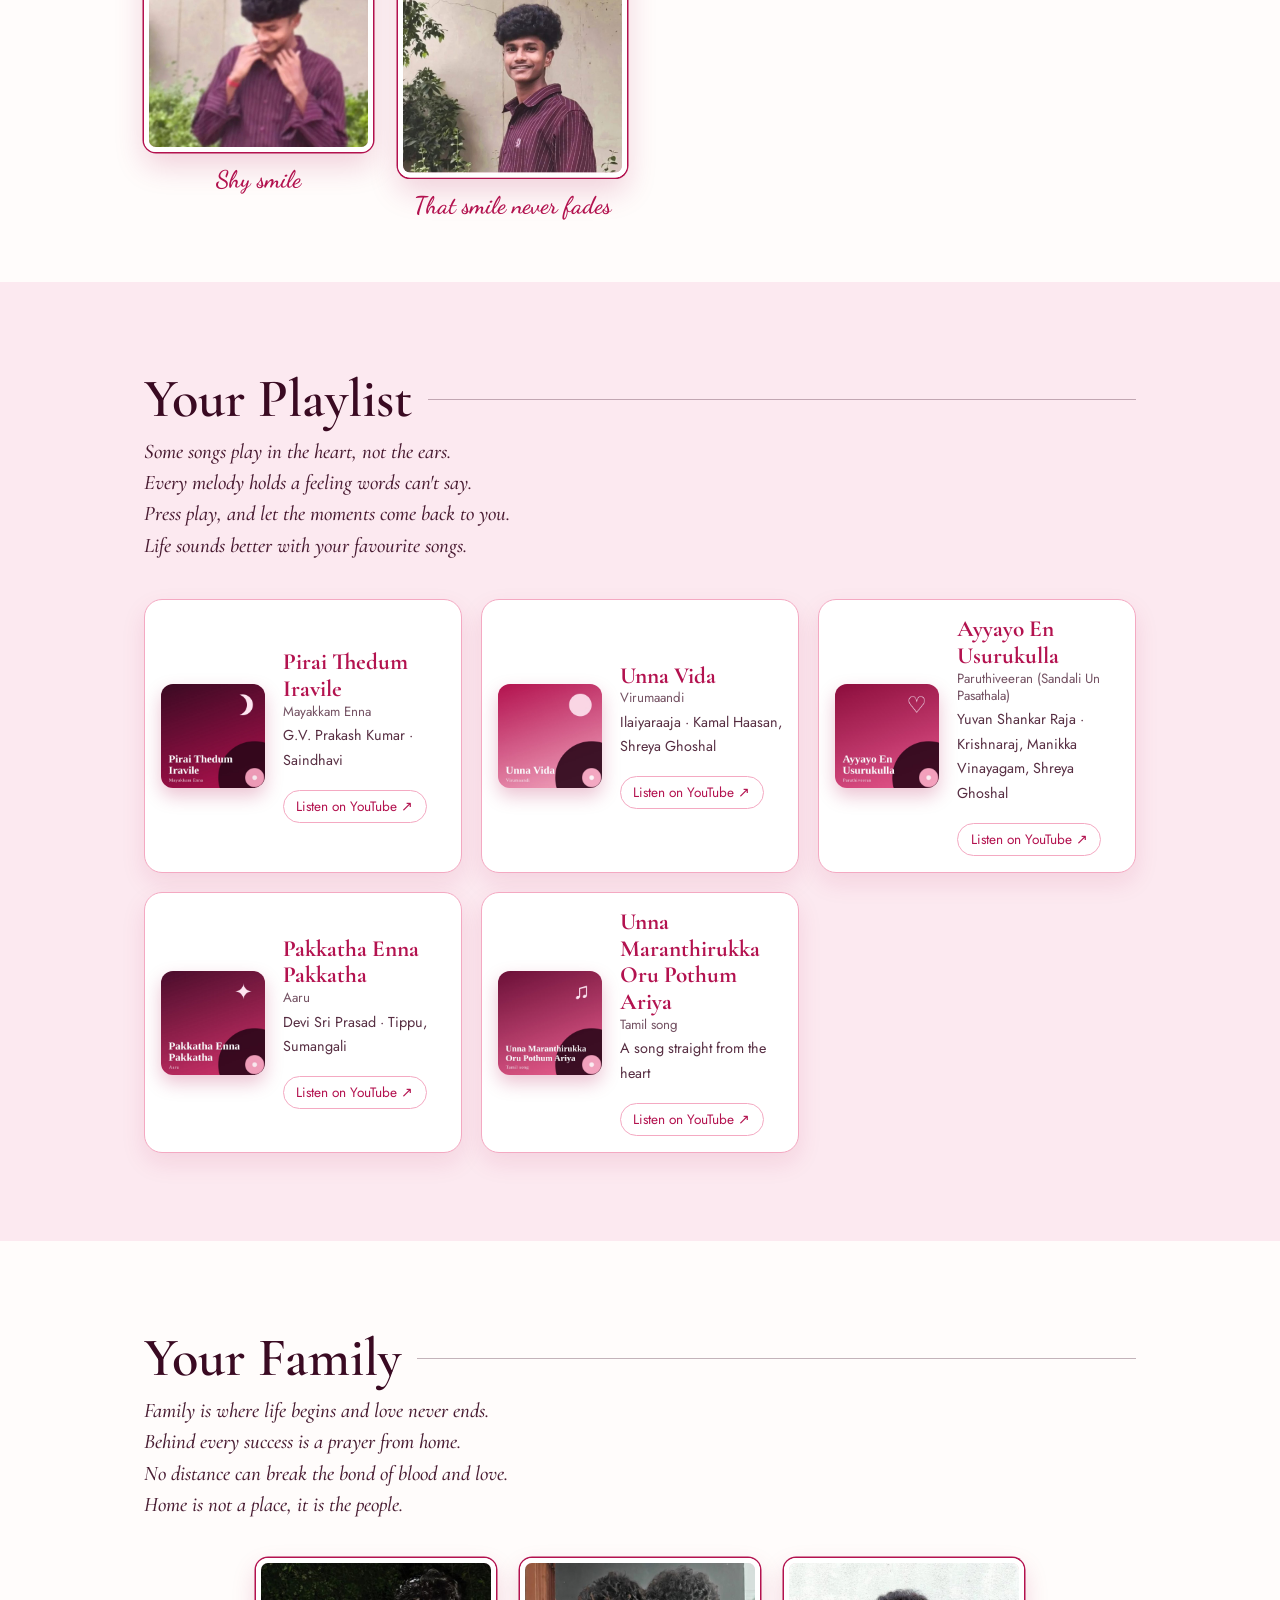
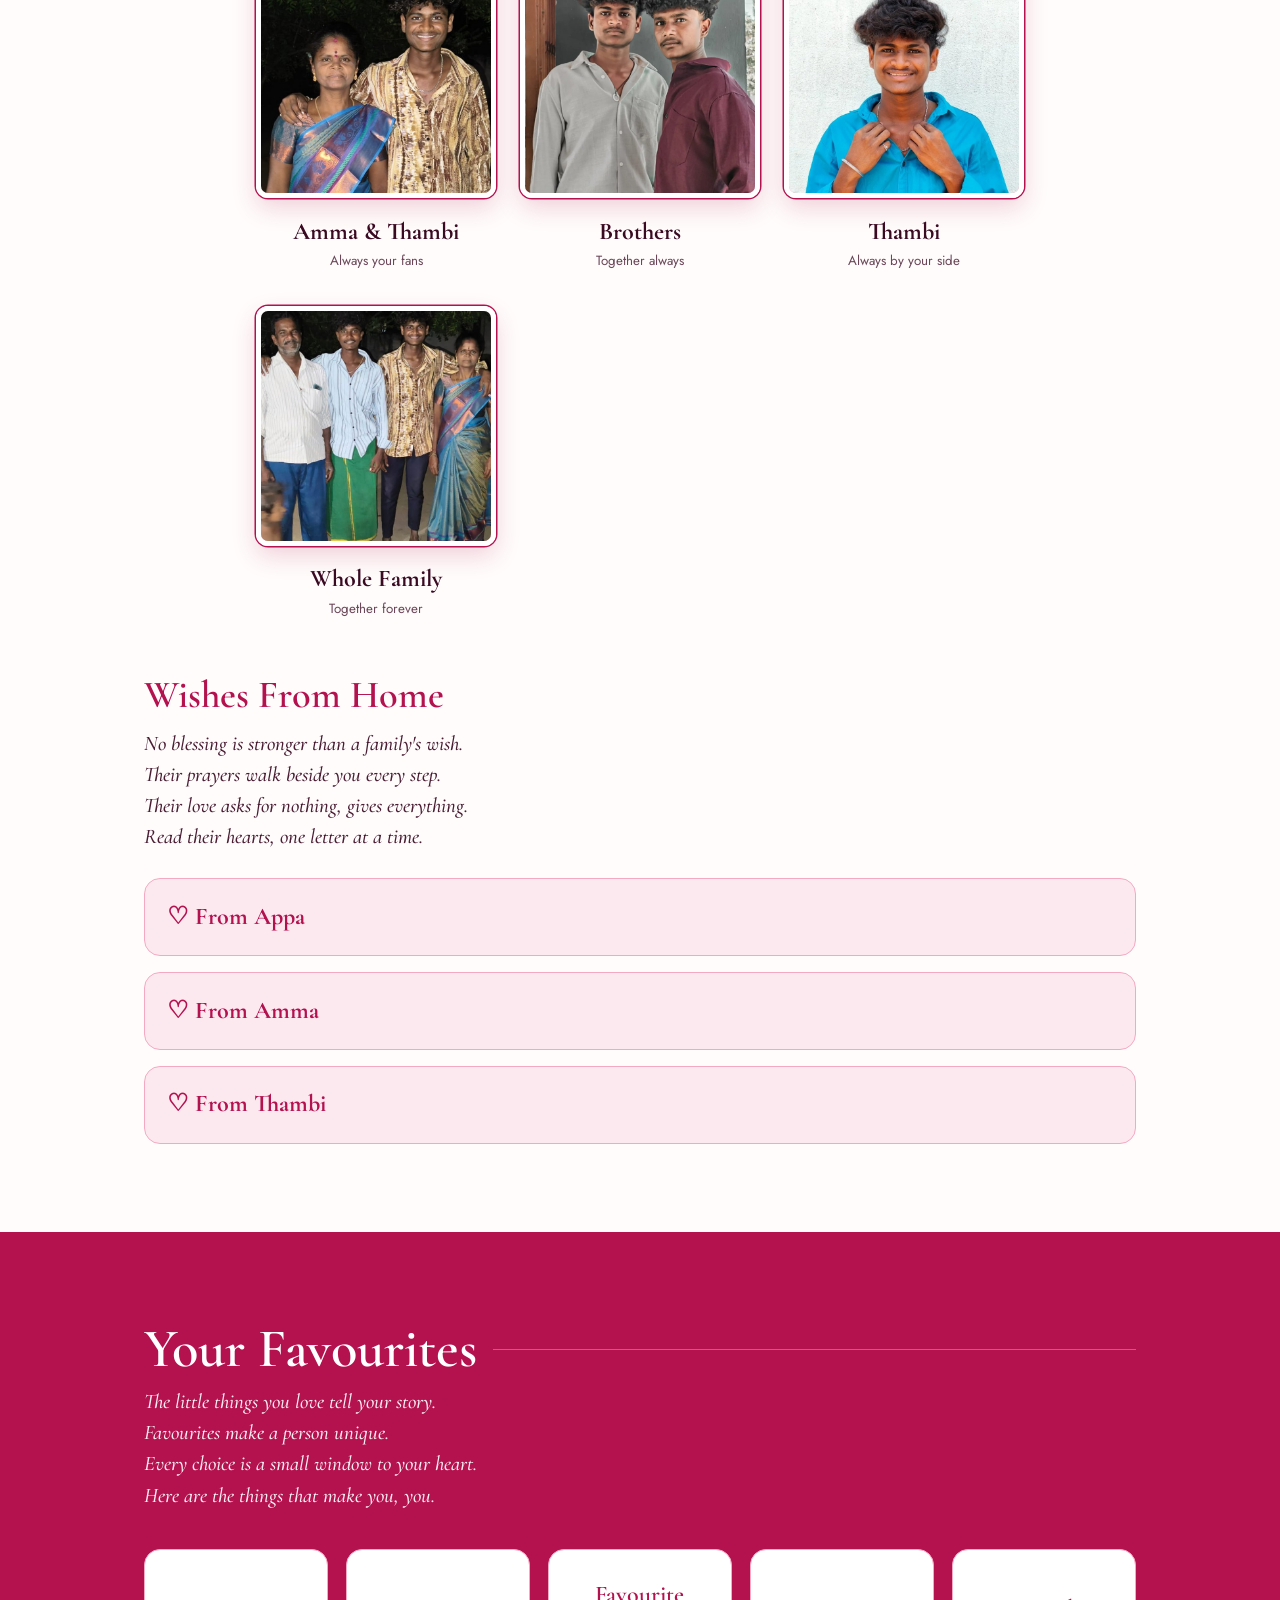
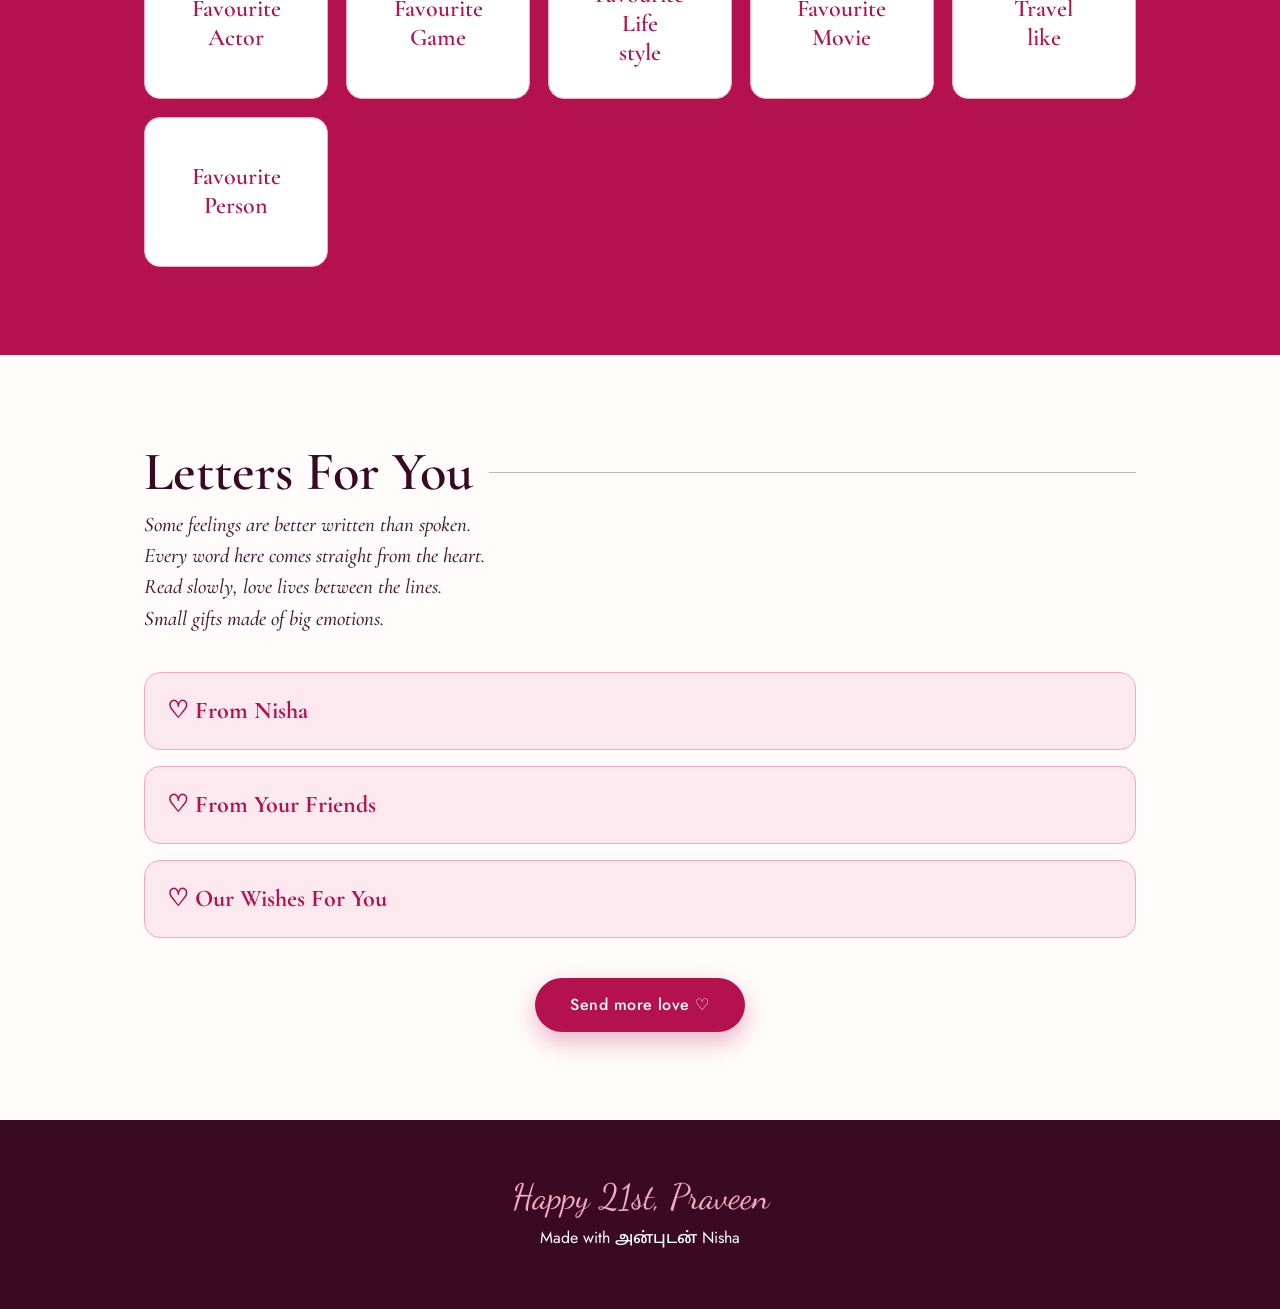
==== commit 87bdc914: "Update index.html" ====
--- a/birthday/index.html
+++ b/birthday/index.html
@@ -165,7 +165,7 @@
     <div class="ach">
       <div class="flip"><div class="in"><div class="front">Favourite<br>Actor</div><div class="back">Vijay</div></div></div>
       <div class="flip"><div class="in"><div class="front">Favourite<br>Game</div><div class="back">Cricket</div></div></div>
-      <div class="flip"><div class="in"><div class="front">Favourite<br>Lifestyle</div><div class="back">Photography</div></div></div>
+      <div class="flip"><div class="in"><div class="front">Favourite<br>Life<br>style</div><div class="back">Photography</div></div></div>
       <div class="flip"><div class="in"><div class="front">Favourite<br>Movie</div><div class="back">Vada Chennai</div></div></div>
       <div class="flip"><div class="in"><div class="front">Travel<br>like</div><div class="back">Night travel</div></div></div>
       <div class="flip"><div class="in"><div class="front">Favourite<br>Person</div><div class="back pic"><img src="photos/fav.jpg" alt="Favourite person"></div></div></div>
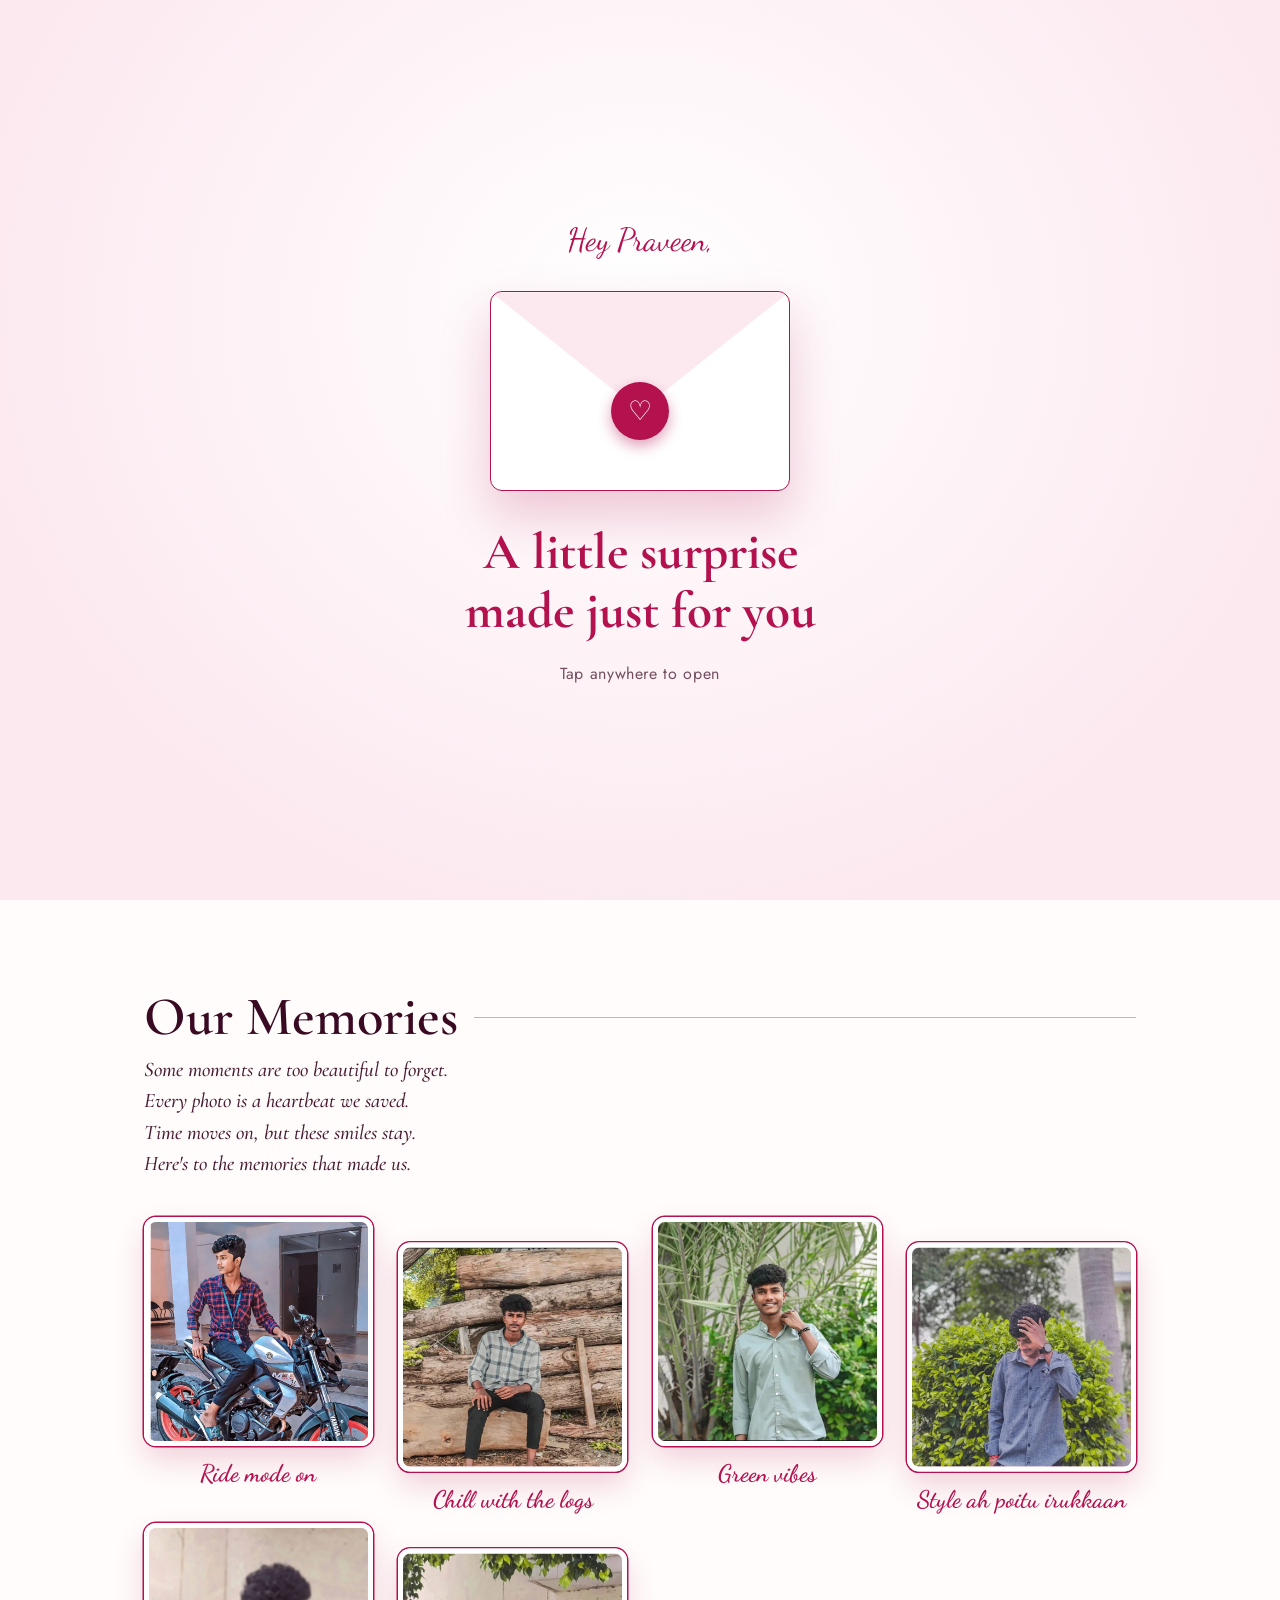
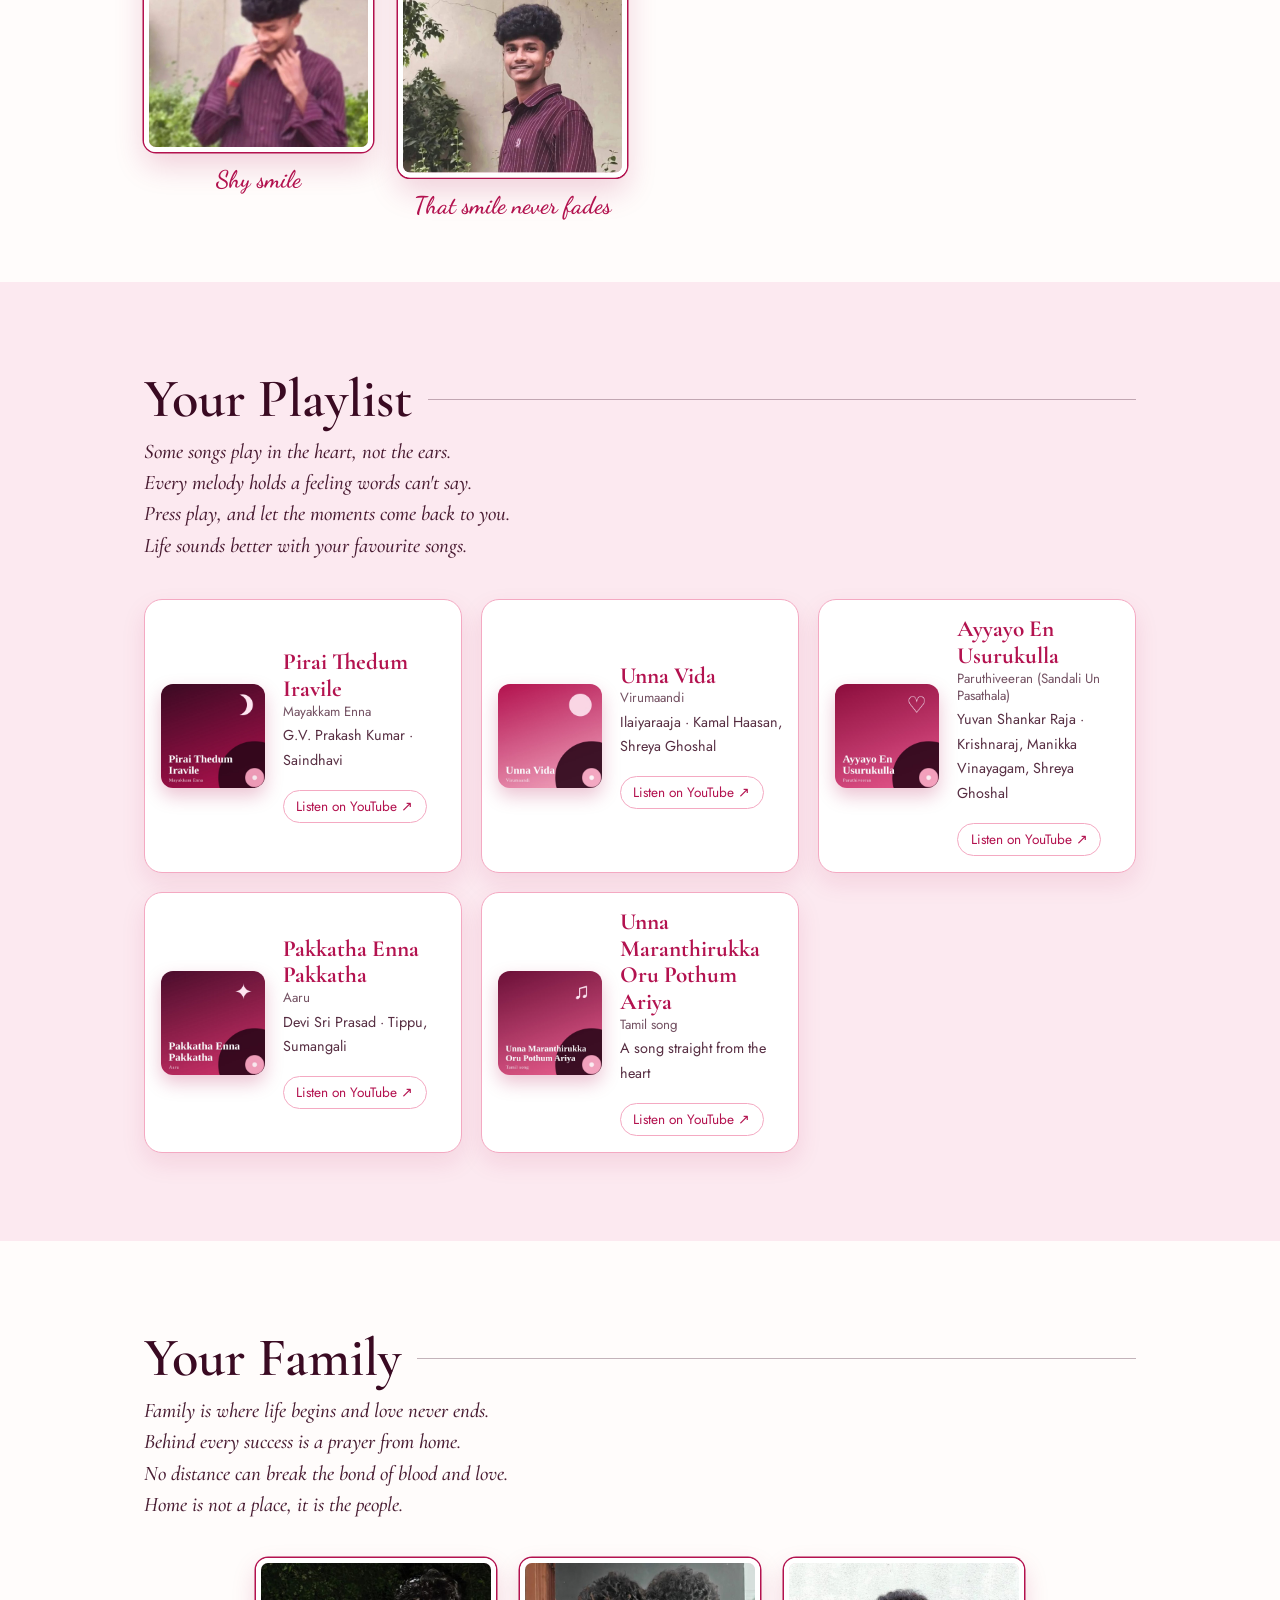
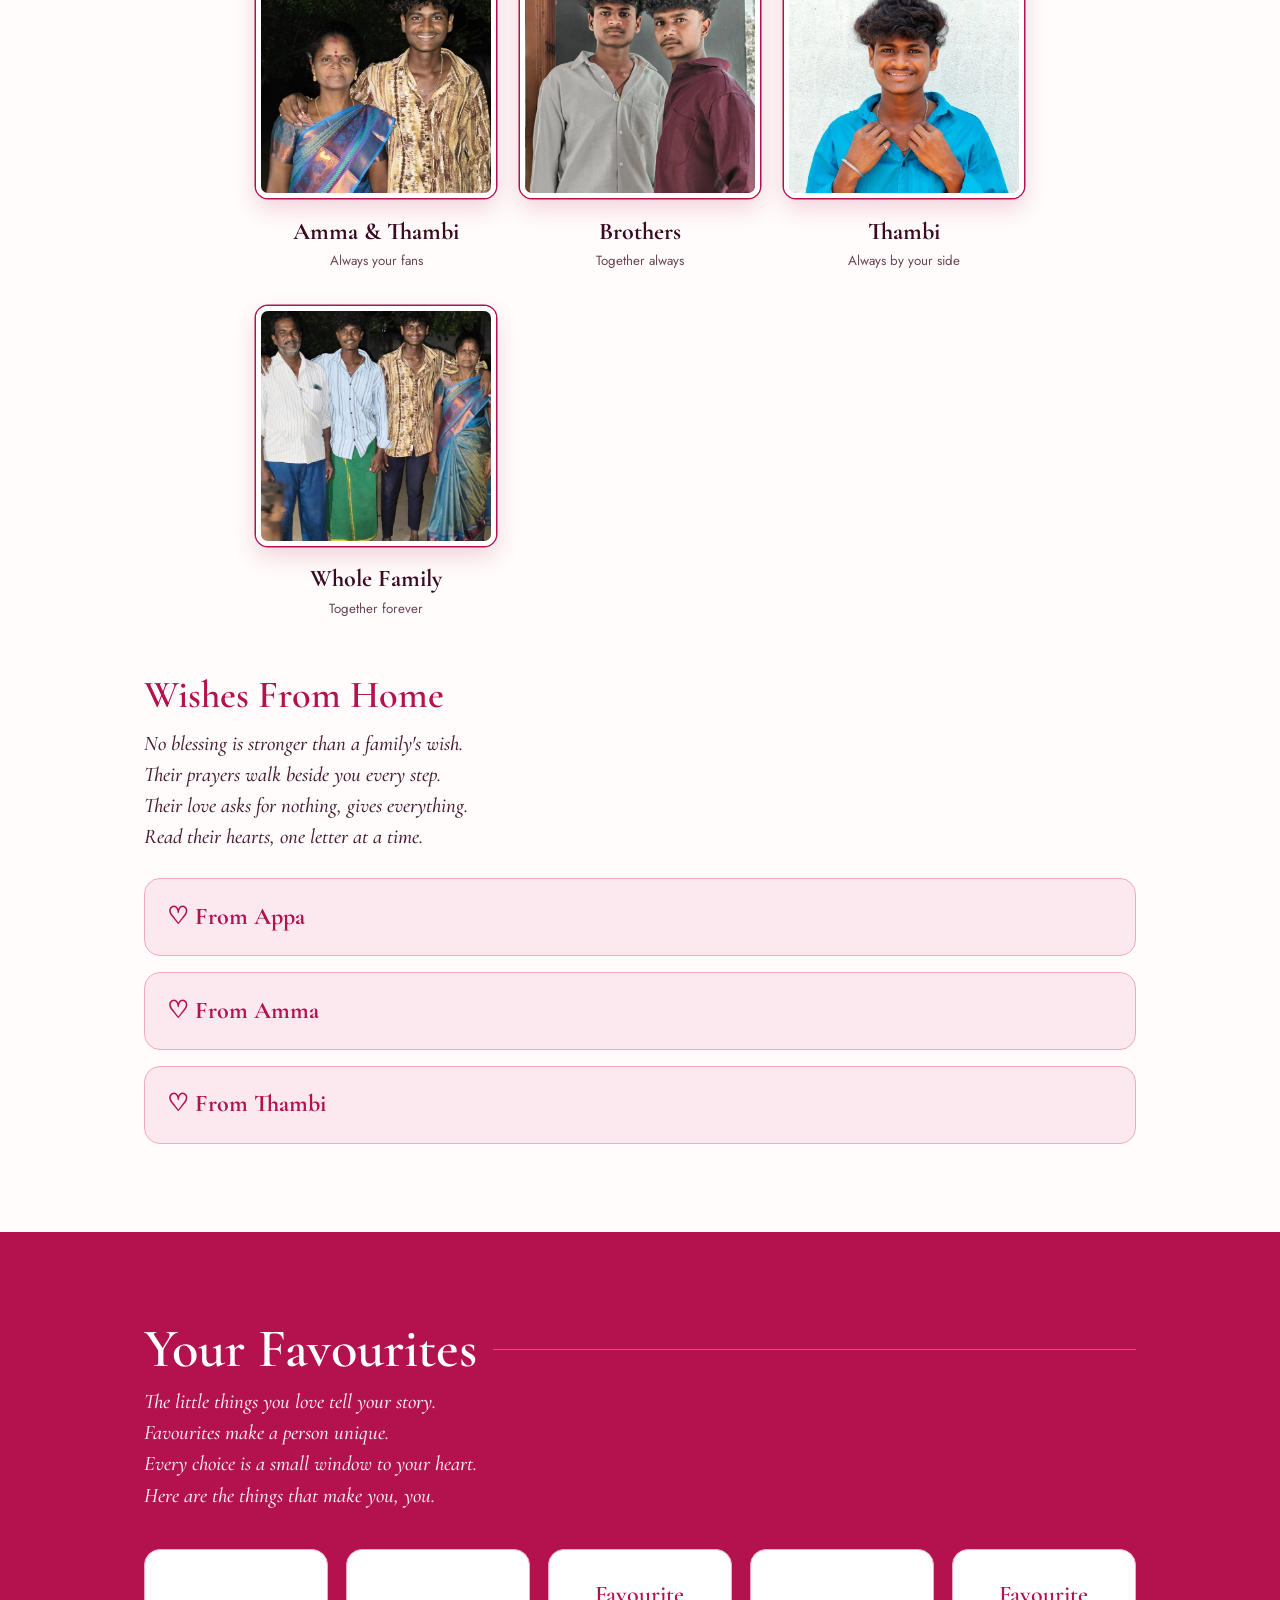
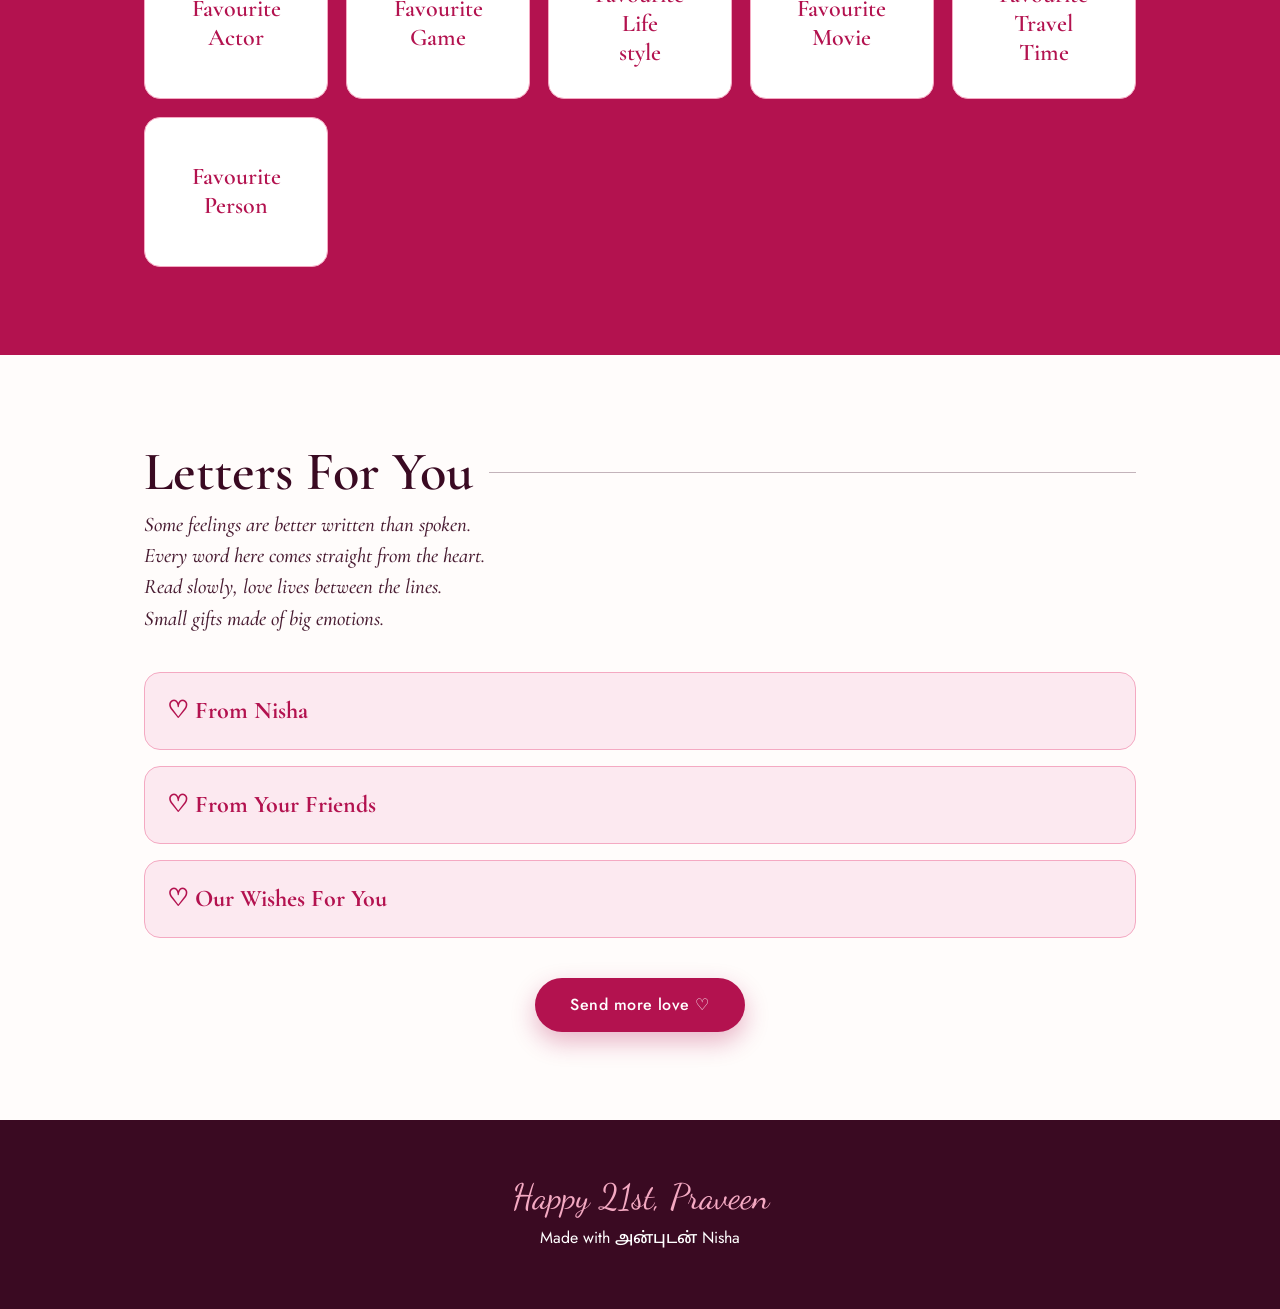
==== commit c3a24d8b: "Update index.html" ====
--- a/birthday/index.html
+++ b/birthday/index.html
@@ -167,7 +167,7 @@
       <div class="flip"><div class="in"><div class="front">Favourite<br>Game</div><div class="back">Cricket</div></div></div>
       <div class="flip"><div class="in"><div class="front">Favourite<br>Life<br>style</div><div class="back">Photography</div></div></div>
       <div class="flip"><div class="in"><div class="front">Favourite<br>Movie</div><div class="back">Vada Chennai</div></div></div>
-      <div class="flip"><div class="in"><div class="front">Travel<br>like</div><div class="back">Night travel</div></div></div>
+      <div class="flip"><div class="in"><div class="front">Favourite<br>Travel<br>Time</div><div class="back">Night travel</div></div></div>
       <div class="flip"><div class="in"><div class="front">Favourite<br>Person</div><div class="back pic"><img src="photos/fav.jpg" alt="Favourite person"></div></div></div>
     </div>
   </div>
